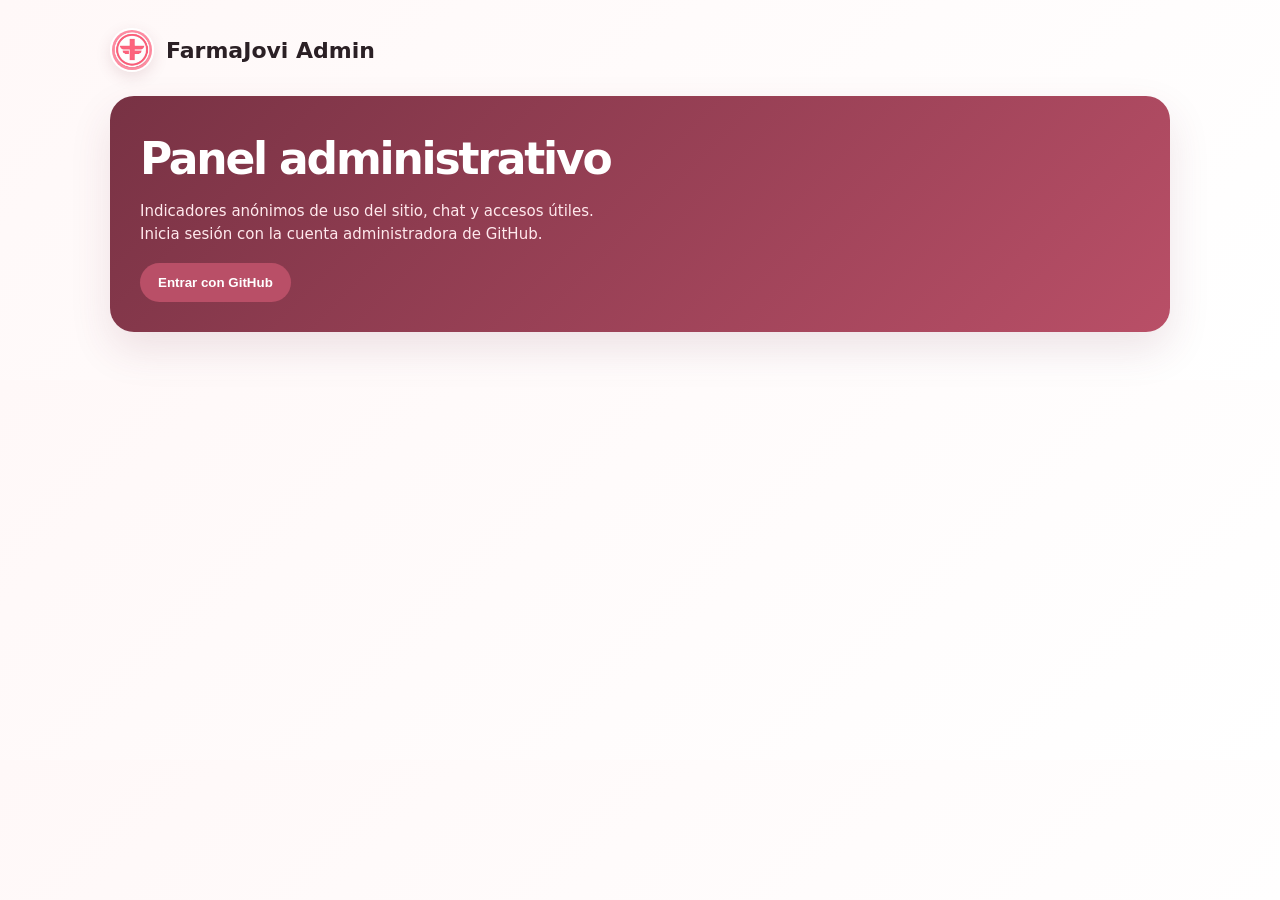
==== admin.html @ 30b944eb "Add news publication form to admin panel" ====
<!doctype html><html lang="es"><head><meta charset="utf-8"><meta name="viewport" content="width=device-width,initial-scale=1"><title>Administración | FarmaJovi</title><style>:root{--ink:#2b2025;--muted:#6f5961;--rose:#b94f67;--dark:#783244;--soft:#fff0f2;--line:#e4cbd1}*{box-sizing:border-box}body{margin:0;background:linear-gradient(135deg,#fff8f8,#fff);color:var(--ink);font:15px/1.5 Inter,system-ui,sans-serif}.wrap{max-width:1100px;margin:auto;padding:28px 20px}.top{display:flex;justify-content:space-between;align-items:center;gap:16px;margin-bottom:24px}.brand{display:flex;align-items:center;gap:12px;font-size:22px;font-weight:850}.brand img{width:44px;height:44px;border-radius:50%;border:2px solid #fff;box-shadow:0 5px 15px #78324422}.muted{color:var(--muted)}.btn{border:0;border-radius:999px;padding:12px 18px;background:var(--rose);color:#fff;font-weight:800;cursor:pointer}.btn.outline{background:#fff;color:var(--dark);border:1px solid var(--line)}.hero{background:linear-gradient(135deg,var(--dark),var(--rose));color:#fff;border-radius:24px;padding:30px;margin-bottom:20px;box-shadow:0 18px 40px #78324420}.hero h1{margin:0 0 8px;font-size:clamp(28px,5vw,44px);letter-spacing:-.05em}.hero p{margin:0;color:#ffe9ed}.status{margin-top:18px;color:#ffe9ed}.metrics{display:grid;grid-template-columns:repeat(4,1fr);gap:14px;margin:20px 0}.metric{background:#fff;border:1px solid var(--line);border-radius:18px;padding:20px;box-shadow:0 8px 20px #7832440b}.metric b{display:block;font-size:30px;color:var(--rose)}.metric span{color:var(--muted);font-size:13px}.panel{background:#fff;border:1px solid var(--line);border-radius:22px;padding:22px;box-shadow:0 10px 25px #7832440b;margin-bottom:18px}.panel h2{margin:0 0 16px}.bar{display:flex;align-items:center;gap:12px;margin:10px 0}.bar label{width:105px;color:var(--muted);font-size:13px}.bar i{height:10px;border-radius:99px;background:var(--rose);display:block;min-width:5px}.tableWrap{overflow-x:auto}table{width:100%;border-collapse:collapse;min-width:620px}th,td{text-align:left;padding:12px;border-bottom:1px solid #f0e2e5;vertical-align:top}th{background:var(--dark);color:#fff}td code{color:var(--dark);font-weight:750}#panel{display:none}.note{background:var(--soft);border-radius:14px;padding:14px;color:var(--dark);font-size:13px}@media(max-width:700px){.wrap{padding:18px 14px}.top{align-items:flex-start}.top .btn{padding:10px 12px;font-size:12px}.metrics{grid-template-columns:repeat(2,1fr)}.metric{padding:16px}.metric b{font-size:25px}.hero{padding:24px;border-radius:20px}}@media(max-width:380px){.metrics{grid-template-columns:1fr}.top{display:block}.top .btn{margin-top:12px}}</style><style>.keywordList{display:grid;gap:10px;margin:14px 0 28px}.keywordItem{display:flex;justify-content:space-between;gap:16px;padding:13px 16px;border:1px solid #ead3d8;border-radius:12px;background:#fffafa;color:#3b2930}.keywordItem strong{color:#783244}.emptyNote{color:#80656d;font-size:14px}</style><style>.newsAdminForm{display:grid;gap:12px}.newsAdminForm input,.newsAdminForm textarea{width:100%;border:1px solid #e4cbd1;border-radius:12px;padding:12px 14px;font:inherit;color:var(--ink);background:#fff}.newsAdminForm textarea{min-height:100px;resize:vertical}.newsAdminGrid{display:grid;grid-template-columns:1fr 1fr;gap:12px}.newsAdminList{display:grid;gap:10px;margin-top:16px}.newsAdminItem{border:1px solid #ead3d8;border-radius:14px;padding:14px;background:#fffafa}.newsAdminItem strong{display:block;color:var(--dark)}.newsAdminItem small{color:var(--muted)}.newsAdminStatus{color:var(--dark);font-size:13px;min-height:20px}@media(max-width:700px){.newsAdminGrid{grid-template-columns:1fr}}
</style></head><body><main class="wrap"><div class="top"><div class="brand"><img src="logo-farmajovi.png" alt="">FarmaJovi Admin</div><button id="logout" class="btn outline" style="display:none">Cerrar sesión</button></div><section class="hero"><h1>Panel administrativo</h1><p>Indicadores anónimos de uso del sitio, chat y accesos útiles.</p><p id="status" class="status">Comprobando acceso…</p><button id="login" class="btn" style="margin-top:18px">Entrar con GitHub</button></section><section id="panel"><div class="metrics"><div class="metric"><b id="total">0</b><span>Eventos registrados</span></div><div class="metric"><b id="chatTotal">0</b><span>Consultas del chat</span></div><div class="metric"><b id="searchTotal">0</b><span>Búsquedas de precios</span></div><div class="metric"><b id="waTotal">0</b><span>Clics en WhatsApp</span></div></div><div class="panel"><h2>Interacciones por categoría</h2><div id="bars"></div></div><div class="panel"><h2>Palabras más buscadas</h2><div id="keywords" class="keywordList"><p class="emptyNote">Cargando palabras…</p></div><h2>Actividad reciente</h2><div class="note">Por privacidad, el panel muestra etiquetas anónimas y no almacena el texto completo de preguntas médicas.</div><div class="tableWrap"><table><thead><tr><th>Fecha</th><th>Evento</th></tr></thead><tbody id="rows"></tbody></table></div></div><section class="panel" id="newsAdmin"><h2>Publicar noticias</h2><p class="muted">Crea una novedad para la sección pública. Puedes enlazar una publicación de Instagram o una fuente oficial.</p><form id="newsForm" class="newsAdminForm"><div class="newsAdminGrid"><input id="newsTitle" required placeholder="Título de la noticia"><input id="newsExcerpt" required placeholder="Resumen breve"></div><textarea id="newsBody" placeholder="Contenido ampliado (opcional)"></textarea><div class="newsAdminGrid"><input id="newsImage" type="url" placeholder="URL de imagen (opcional)"><input id="newsInstagram" type="url" placeholder="Enlace Instagram (opcional)"></div><input id="newsSource" type="url" placeholder="Enlace de fuente (opcional)"><label><input id="newsPublished" type="checkbox" checked> Publicar inmediatamente</label><button class="btn" type="submit">Publicar noticia</button><div id="newsStatus" class="newsAdminStatus" role="status"></div></form><div id="newsAdminList" class="newsAdminList"></div></section></section></main><script>const SB='https://bwytvofvxbkdntsoipmf.supabase.co',KEY='sb_publishable_vAgutfClE7NUInmPJEaSYg_-o6-KMIT',login=document.getElementById('login'),logout=document.getElementById('logout'),status=document.getElementById('status'),panel=document.getElementById('panel'),rows=document.getElementById('rows'),labels={precio:'Precios',stock:'Disponibilidad',ubicacion:'Ubicación',general:'General'};const headers=t=>({apikey:KEY,Authorization:'Bearer '+t});const esc=v=>String(v??'').replace(/[&<>"']/g,c=>({'&':'&amp;','<':'&lt;','>':'&gt;','"':'&quot;',"'":'&#39;'}[c]));const pretty=v=>{const [a,b]=String(v||'').split(':');return (a==='chat'?'Chat · '+(labels[b]||b):a==='price'?'Búsqueda de precios':a==='click'?'Clic · '+(b==='wa'?'WhatsApp':b==='turnos'?'Farmacias de turno':b==='isp'?'ISP':b):v)};login.onclick=()=>location.href=SB+'/auth/v1/authorize?provider=github&redirect_to='+encodeURIComponent(location.href);logout.onclick=()=>{location.hash='';location.reload()};async function load(){const p=new URLSearchParams(location.hash.slice(1)),token=p.get('access_token');if(!token){status.textContent='Inicia sesión con la cuenta administradora de GitHub.';return}try{const ur=await fetch(SB+'/auth/v1/user',{headers:headers(token)}),u=await ur.json();if(!ur.ok)throw Error('user');if((u.email||'').toLowerCase()!=='farmacia.farmajovi@gmail.com'){status.textContent='La cuenta inició sesión, pero no tiene permisos de administradora.';return}login.style.display='none';logout.style.display='inline-block';status.textContent='Sesión iniciada como '+u.email;panel.style.display='block';const r=await fetch(SB+'/rest/v1/chat_interactions?select=id,created_at,question&order=created_at.desc&limit=200',{headers:headers(token)}),data=await r.json();if(!r.ok)throw Error('data');const items=Array.isArray(data)?data:[],counts={chat:0,price:0,wa:0,stock:0,ubicacion:0,general:0},keywords={};items.forEach(x=>{const q=String(x.question||'');if(q.startsWith('keyword:')){const k=q.slice(8).trim();if(k)keywords[k]=(keywords[k]||0)+1}else if(q.startsWith('chat:')){counts.chat++;counts[q.slice(5)]=(counts[q.slice(5)]||0)+1}else if(q==='price:search'){counts.price++}else if(q==='click:whatsapp'){counts.wa++}});document.getElementById('total').textContent=items.length;document.getElementById('chatTotal').textContent=counts.chat;document.getElementById('searchTotal').textContent=counts.price;document.getElementById('waTotal').textContent=counts.wa;const cats=[['precio','Precio'],['stock','Stock'],['ubicacion','Ubicación'],['general','General']],max=Math.max(1,...cats.map(x=>counts[x[0]]));document.getElementById('bars').innerHTML=cats.map(x=>'<div class="bar"><label>'+x[1]+' <b>'+counts[x[0]]+'</b></label><i style="width:'+Math.max(2,counts[x[0]]/max*70)+'%"></i></div>').join('');const topKeywords=Object.entries(keywords).sort((a,b)=>b[1]-a[1]).slice(0,20);document.getElementById('keywords').innerHTML=topKeywords.length?topKeywords.map(([k,n])=>'<div class="keywordItem"><span>'+esc(k)+'</span><strong>'+n+'</strong></div>').join(''):'<p class="emptyNote">Aún no hay palabras registradas.</p>';rows.innerHTML=items.map(x=>'<tr><td>'+new Date(x.created_at).toLocaleString('es-CL')+'</td><td><code>'+esc(pretty(x.question))+'</code></td></tr>').join('')||'<tr><td colspan="2">Aún no hay eventos registrados.</td></tr>'}catch(e){status.textContent='No se pudo cargar el panel. Verifica el proveedor GitHub y las políticas de la tabla en Supabase.'}}load();</script><script>(()=>{const SB='https://bwytvofvxbkdntsoipmf.supabase.co',KEY='sb_publishable_vAgutfClE7NUInmPJEaSYg_-o6-KMIT',p=new URLSearchParams(location.hash.slice(1)),token=p.get('access_token'),form=document.getElementById('newsForm'),status=document.getElementById('newsStatus'),list=document.getElementById('newsAdminList');if(!form||!token)return;const hdr=()=>({apikey:KEY,Authorization:'Bearer '+token});const e=v=>String(v??'').replace(/[&<>"']/g,c=>({'&':'&amp;','<':'&lt;','>':'&gt;','"':'&quot;',"'":'&#39;'}[c]));async function refresh(){const r=await fetch(SB+'/rest/v1/news?select=id,created_at,title,excerpt,published&order=created_at.desc',{headers:hdr()});const data=await r.json();list.innerHTML=Array.isArray(data)&&data.length?data.map(n=>'<div class="newsAdminItem"><strong>'+e(n.title)+'</strong><small>'+e(new Date(n.created_at).toLocaleString('es-CL'))+' · '+(n.published?'Publicada':'Borrador')+'</small><div>'+e(n.excerpt)+'</div></div>').join(''):'<p class="emptyNote">Aún no hay noticias publicadas.</p>'}form.addEventListener('submit',async ev=>{ev.preventDefault();status.textContent='Publicando…';const payload={title:newsTitle.value.trim(),excerpt:newsExcerpt.value.trim(),body:newsBody.value.trim(),image_url:newsImage.value.trim()||null,instagram_url:newsInstagram.value.trim()||null,source_url:newsSource.value.trim()||null,published:newsPublished.checked};const r=await fetch(SB+'/rest/v1/news',{method:'POST',headers:{...hdr(),'Content-Type':'application/json','Prefer':'return=representation'},body:JSON.stringify(payload)});if(!r.ok){status.textContent='No se pudo publicar. Revisa los datos e inténtalo otra vez.';return}form.reset();newsPublished.checked=true;status.textContent='Noticia publicada correctamente.';refresh()});refresh()})();</script></body></html>
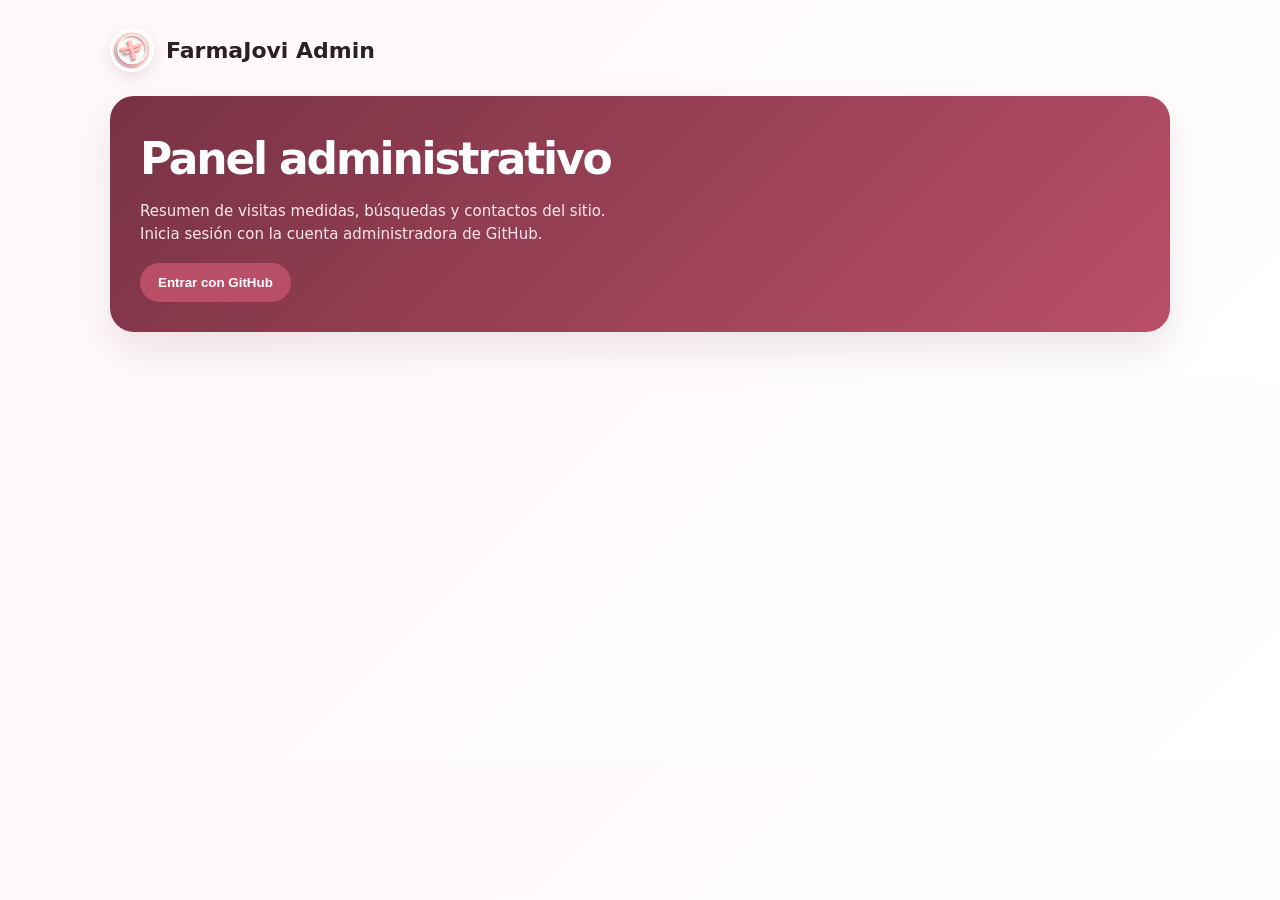
==== commit f4248246: "Improve FarmaJovi layout, unified prices, news permalinks and measured usage dashboard" ====
--- a/admin.html
+++ b/admin.html
@@ -1,2 +1,29 @@
 <!doctype html><html lang="es"><head><meta charset="utf-8"><meta name="viewport" content="width=device-width,initial-scale=1"><title>Administración | FarmaJovi</title><style>:root{--ink:#2b2025;--muted:#6f5961;--rose:#b94f67;--dark:#783244;--soft:#fff0f2;--line:#e4cbd1}*{box-sizing:border-box}body{margin:0;background:linear-gradient(135deg,#fff8f8,#fff);color:var(--ink);font:15px/1.5 Inter,system-ui,sans-serif}.wrap{max-width:1100px;margin:auto;padding:28px 20px}.top{display:flex;justify-content:space-between;align-items:center;gap:16px;margin-bottom:24px}.brand{display:flex;align-items:center;gap:12px;font-size:22px;font-weight:850}.brand img{width:44px;height:44px;border-radius:50%;border:2px solid #fff;box-shadow:0 5px 15px #78324422}.muted{color:var(--muted)}.btn{border:0;border-radius:999px;padding:12px 18px;background:var(--rose);color:#fff;font-weight:800;cursor:pointer}.btn.outline{background:#fff;color:var(--dark);border:1px solid var(--line)}.hero{background:linear-gradient(135deg,var(--dark),var(--rose));color:#fff;border-radius:24px;padding:30px;margin-bottom:20px;box-shadow:0 18px 40px #78324420}.hero h1{margin:0 0 8px;font-size:clamp(28px,5vw,44px);letter-spacing:-.05em}.hero p{margin:0;color:#ffe9ed}.status{margin-top:18px;color:#ffe9ed}.metrics{display:grid;grid-template-columns:repeat(4,1fr);gap:14px;margin:20px 0}.metric{background:#fff;border:1px solid var(--line);border-radius:18px;padding:20px;box-shadow:0 8px 20px #7832440b}.metric b{display:block;font-size:30px;color:var(--rose)}.metric span{color:var(--muted);font-size:13px}.panel{background:#fff;border:1px solid var(--line);border-radius:22px;padding:22px;box-shadow:0 10px 25px #7832440b;margin-bottom:18px}.panel h2{margin:0 0 16px}.bar{display:flex;align-items:center;gap:12px;margin:10px 0}.bar label{width:105px;color:var(--muted);font-size:13px}.bar i{height:10px;border-radius:99px;background:var(--rose);display:block;min-width:5px}.tableWrap{overflow-x:auto}table{width:100%;border-collapse:collapse;min-width:620px}th,td{text-align:left;padding:12px;border-bottom:1px solid #f0e2e5;vertical-align:top}th{background:var(--dark);color:#fff}td code{color:var(--dark);font-weight:750}#panel{display:none}.note{background:var(--soft);border-radius:14px;padding:14px;color:var(--dark);font-size:13px}@media(max-width:700px){.wrap{padding:18px 14px}.top{align-items:flex-start}.top .btn{padding:10px 12px;font-size:12px}.metrics{grid-template-columns:repeat(2,1fr)}.metric{padding:16px}.metric b{font-size:25px}.hero{padding:24px;border-radius:20px}}@media(max-width:380px){.metrics{grid-template-columns:1fr}.top{display:block}.top .btn{margin-top:12px}}</style><style>.keywordList{display:grid;gap:10px;margin:14px 0 28px}.keywordItem{display:flex;justify-content:space-between;gap:16px;padding:13px 16px;border:1px solid #ead3d8;border-radius:12px;background:#fffafa;color:#3b2930}.keywordItem strong{color:#783244}.emptyNote{color:#80656d;font-size:14px}</style><style>.newsAdminForm{display:grid;gap:12px}.newsAdminForm input,.newsAdminForm textarea{width:100%;border:1px solid #e4cbd1;border-radius:12px;padding:12px 14px;font:inherit;color:var(--ink);background:#fff}.newsAdminForm textarea{min-height:100px;resize:vertical}.newsAdminGrid{display:grid;grid-template-columns:1fr 1fr;gap:12px}.newsAdminList{display:grid;gap:10px;margin-top:16px}.newsAdminItem{border:1px solid #ead3d8;border-radius:14px;padding:14px;background:#fffafa}.newsAdminItem strong{display:block;color:var(--dark)}.newsAdminItem small{color:var(--muted)}.newsAdminStatus{color:var(--dark);font-size:13px;min-height:20px}@media(max-width:700px){.newsAdminGrid{grid-template-columns:1fr}}
-</style></head><body><main class="wrap"><div class="top"><div class="brand"><img src="logo-farmajovi.png" alt="">FarmaJovi Admin</div><button id="logout" class="btn outline" style="display:none">Cerrar sesión</button></div><section class="hero"><h1>Panel administrativo</h1><p>Indicadores anónimos de uso del sitio, chat y accesos útiles.</p><p id="status" class="status">Comprobando acceso…</p><button id="login" class="btn" style="margin-top:18px">Entrar con GitHub</button></section><section id="panel"><div class="metrics"><div class="metric"><b id="total">0</b><span>Eventos registrados</span></div><div class="metric"><b id="chatTotal">0</b><span>Consultas del chat</span></div><div class="metric"><b id="searchTotal">0</b><span>Búsquedas de precios</span></div><div class="metric"><b id="waTotal">0</b><span>Clics en WhatsApp</span></div></div><div class="panel"><h2>Interacciones por categoría</h2><div id="bars"></div></div><div class="panel"><h2>Palabras más buscadas</h2><div id="keywords" class="keywordList"><p class="emptyNote">Cargando palabras…</p></div><h2>Actividad reciente</h2><div class="note">Por privacidad, el panel muestra etiquetas anónimas y no almacena el texto completo de preguntas médicas.</div><div class="tableWrap"><table><thead><tr><th>Fecha</th><th>Evento</th></tr></thead><tbody id="rows"></tbody></table></div></div><section class="panel" id="newsAdmin"><h2>Publicar noticias</h2><p class="muted">Crea una novedad para la sección pública. Puedes enlazar una publicación de Instagram o una fuente oficial.</p><form id="newsForm" class="newsAdminForm"><div class="newsAdminGrid"><input id="newsTitle" required placeholder="Título de la noticia"><input id="newsExcerpt" required placeholder="Resumen breve"></div><textarea id="newsBody" placeholder="Contenido ampliado (opcional)"></textarea><div class="newsAdminGrid"><input id="newsImage" type="url" placeholder="URL de imagen (opcional)"><input id="newsInstagram" type="url" placeholder="Enlace Instagram (opcional)"></div><input id="newsSource" type="url" placeholder="Enlace de fuente (opcional)"><label><input id="newsPublished" type="checkbox" checked> Publicar inmediatamente</label><button class="btn" type="submit">Publicar noticia</button><div id="newsStatus" class="newsAdminStatus" role="status"></div></form><div id="newsAdminList" class="newsAdminList"></div></section></section></main><script>const SB='https://bwytvofvxbkdntsoipmf.supabase.co',KEY='sb_publishable_vAgutfClE7NUInmPJEaSYg_-o6-KMIT',login=document.getElementById('login'),logout=document.getElementById('logout'),status=document.getElementById('status'),panel=document.getElementById('panel'),rows=document.getElementById('rows'),labels={precio:'Precios',stock:'Disponibilidad',ubicacion:'Ubicación',general:'General'};const headers=t=>({apikey:KEY,Authorization:'Bearer '+t});const esc=v=>String(v??'').replace(/[&<>"']/g,c=>({'&':'&amp;','<':'&lt;','>':'&gt;','"':'&quot;',"'":'&#39;'}[c]));const pretty=v=>{const [a,b]=String(v||'').split(':');return (a==='chat'?'Chat · '+(labels[b]||b):a==='price'?'Búsqueda de precios':a==='click'?'Clic · '+(b==='wa'?'WhatsApp':b==='turnos'?'Farmacias de turno':b==='isp'?'ISP':b):v)};login.onclick=()=>location.href=SB+'/auth/v1/authorize?provider=github&redirect_to='+encodeURIComponent(location.href);logout.onclick=()=>{location.hash='';location.reload()};async function load(){const p=new URLSearchParams(location.hash.slice(1)),token=p.get('access_token');if(!token){status.textContent='Inicia sesión con la cuenta administradora de GitHub.';return}try{const ur=await fetch(SB+'/auth/v1/user',{headers:headers(token)}),u=await ur.json();if(!ur.ok)throw Error('user');if((u.email||'').toLowerCase()!=='farmacia.farmajovi@gmail.com'){status.textContent='La cuenta inició sesión, pero no tiene permisos de administradora.';return}login.style.display='none';logout.style.display='inline-block';status.textContent='Sesión iniciada como '+u.email;panel.style.display='block';const r=await fetch(SB+'/rest/v1/chat_interactions?select=id,created_at,question&order=created_at.desc&limit=200',{headers:headers(token)}),data=await r.json();if(!r.ok)throw Error('data');const items=Array.isArray(data)?data:[],counts={chat:0,price:0,wa:0,stock:0,ubicacion:0,general:0},keywords={};items.forEach(x=>{const q=String(x.question||'');if(q.startsWith('keyword:')){const k=q.slice(8).trim();if(k)keywords[k]=(keywords[k]||0)+1}else if(q.startsWith('chat:')){counts.chat++;counts[q.slice(5)]=(counts[q.slice(5)]||0)+1}else if(q==='price:search'){counts.price++}else if(q==='click:whatsapp'){counts.wa++}});document.getElementById('total').textContent=items.length;document.getElementById('chatTotal').textContent=counts.chat;document.getElementById('searchTotal').textContent=counts.price;document.getElementById('waTotal').textContent=counts.wa;const cats=[['precio','Precio'],['stock','Stock'],['ubicacion','Ubicación'],['general','General']],max=Math.max(1,...cats.map(x=>counts[x[0]]));document.getElementById('bars').innerHTML=cats.map(x=>'<div class="bar"><label>'+x[1]+' <b>'+counts[x[0]]+'</b></label><i style="width:'+Math.max(2,counts[x[0]]/max*70)+'%"></i></div>').join('');const topKeywords=Object.entries(keywords).sort((a,b)=>b[1]-a[1]).slice(0,20);document.getElementById('keywords').innerHTML=topKeywords.length?topKeywords.map(([k,n])=>'<div class="keywordItem"><span>'+esc(k)+'</span><strong>'+n+'</strong></div>').join(''):'<p class="emptyNote">Aún no hay palabras registradas.</p>';rows.innerHTML=items.map(x=>'<tr><td>'+new Date(x.created_at).toLocaleString('es-CL')+'</td><td><code>'+esc(pretty(x.question))+'</code></td></tr>').join('')||'<tr><td colspan="2">Aún no hay eventos registrados.</td></tr>'}catch(e){status.textContent='No se pudo cargar el panel. Verifica el proveedor GitHub y las políticas de la tabla en Supabase.'}}load();</script><script>(()=>{const SB='https://bwytvofvxbkdntsoipmf.supabase.co',KEY='sb_publishable_vAgutfClE7NUInmPJEaSYg_-o6-KMIT',p=new URLSearchParams(location.hash.slice(1)),token=p.get('access_token'),form=document.getElementById('newsForm'),status=document.getElementById('newsStatus'),list=document.getElementById('newsAdminList');if(!form||!token)return;const hdr=()=>({apikey:KEY,Authorization:'Bearer '+token});const e=v=>String(v??'').replace(/[&<>"']/g,c=>({'&':'&amp;','<':'&lt;','>':'&gt;','"':'&quot;',"'":'&#39;'}[c]));async function refresh(){const r=await fetch(SB+'/rest/v1/news?select=id,created_at,title,excerpt,published&order=created_at.desc',{headers:hdr()});const data=await r.json();list.innerHTML=Array.isArray(data)&&data.length?data.map(n=>'<div class="newsAdminItem"><strong>'+e(n.title)+'</strong><small>'+e(new Date(n.created_at).toLocaleString('es-CL'))+' · '+(n.published?'Publicada':'Borrador')+'</small><div>'+e(n.excerpt)+'</div></div>').join(''):'<p class="emptyNote">Aún no hay noticias publicadas.</p>'}form.addEventListener('submit',async ev=>{ev.preventDefault();status.textContent='Publicando…';const payload={title:newsTitle.value.trim(),excerpt:newsExcerpt.value.trim(),body:newsBody.value.trim(),image_url:newsImage.value.trim()||null,instagram_url:newsInstagram.value.trim()||null,source_url:newsSource.value.trim()||null,published:newsPublished.checked};const r=await fetch(SB+'/rest/v1/news',{method:'POST',headers:{...hdr(),'Content-Type':'application/json','Prefer':'return=representation'},body:JSON.stringify(payload)});if(!r.ok){status.textContent='No se pudo publicar. Revisa los datos e inténtalo otra vez.';return}form.reset();newsPublished.checked=true;status.textContent='Noticia publicada correctamente.';refresh()});refresh()})();</script></body></html>
+</style><style>.newsAdminActions{display:flex;flex-wrap:wrap;gap:8px;margin-top:10px}.newsAdminActions button{border:1px solid #e4cbd1;border-radius:999px;padding:8px 12px;background:#fff;color:var(--dark);font:inherit;font-weight:750;cursor:pointer}.newsAdminActions .archive{background:#fff0f2}.newsAdminActions .delete{color:#9d304b;border-color:#e2aebb}.newsAdminItem small{display:block;margin:4px 0 6px}.newsAdminItem.isArchived{opacity:.72}
+</style><link rel="stylesheet" href="admin-insights.css?v=20261017"><meta name="robots" content="noindex,nofollow"><meta name="referrer" content="no-referrer"></head><body><main class="wrap"><div class="top"><div class="brand"><img src="logo-farmajovi-header.jpg?v=20261015-2" alt="">FarmaJovi Admin</div><button id="logout" class="btn outline" style="display:none">Cerrar sesión</button></div><section class="hero"><h1>Panel administrativo</h1><p>Resumen de visitas medidas, búsquedas y contactos del sitio.</p><p id="status" class="status">Comprobando acceso…</p><button id="login" class="btn" style="margin-top:18px">Entrar con GitHub</button></section><section id="panel"><div class="metrics"><div class="metric"><b id="total">0</b><span>Eventos registrados</span></div><div class="metric"><b id="chatTotal">0</b><span>Consultas del chat</span></div><div class="metric"><b id="searchTotal">0</b><span>Búsquedas de precios</span></div><div class="metric"><b id="waTotal">0</b><span>Clics en WhatsApp</span></div></div><div class="panel"><h2>Interacciones por categoría</h2><div id="bars"></div></div><div class="panel"><h2>Palabras más buscadas</h2><div id="keywords" class="keywordList"><p class="emptyNote">Cargando palabras…</p></div><h2>Actividad reciente</h2><div class="note">Por privacidad, el panel muestra etiquetas anónimas y no almacena el texto completo de preguntas médicas.</div><div class="tableWrap"><table><thead><tr><th>Fecha</th><th>Evento</th></tr></thead><tbody id="rows"></tbody></table></div></div><section class="panel" id="newsAdmin"><h2>Publicar noticias</h2><p class="muted">Crea una novedad para la sección pública. Puedes enlazar una publicación de Instagram o una fuente oficial.</p><form id="newsForm" class="newsAdminForm"><div class="newsAdminGrid"><input id="newsTitle" required placeholder="Título de la noticia"><input id="newsExcerpt" required placeholder="Resumen breve"></div><textarea id="newsBody" placeholder="Contenido ampliado (opcional)"></textarea><div class="newsAdminGrid"><input id="newsImage" type="url" placeholder="URL de imagen (opcional)"><input id="newsInstagram" type="url" placeholder="Enlace Instagram (opcional)"></div><input id="newsSource" type="url" placeholder="Enlace de fuente (opcional)"><label><input id="newsPublished" type="checkbox" checked> Publicar inmediatamente</label><button class="btn" type="submit">Publicar noticia</button><div id="newsStatus" class="newsAdminStatus" role="status"></div></form><div id="newsAdminList" class="newsAdminList"></div></section></section></main><script src="admin-insights.js?v=20261017"></script><script>const SB='https://bwytvofvxbkdntsoipmf.supabase.co',KEY='sb_publishable_vAgutfClE7NUInmPJEaSYg_-o6-KMIT',login=document.getElementById('login'),logout=document.getElementById('logout'),status=document.getElementById('status'),panel=document.getElementById('panel'),rows=document.getElementById('rows'),labels={precio:'Precios',stock:'Disponibilidad',ubicacion:'Ubicación',general:'General'};const headers=t=>({apikey:KEY,Authorization:'Bearer '+t});const esc=v=>String(v??'').replace(/[&<>"']/g,c=>({'&':'&amp;','<':'&lt;','>':'&gt;','"':'&quot;',"'":'&#39;'}[c]));const pretty=v=>{const [a,b]=String(v||'').split(':');return (a==='chat'?'Chat · '+(labels[b]||b):a==='price'?'Búsqueda de precios':a==='click'?'Clic · '+(b==='wa'?'WhatsApp':b==='turnos'?'Farmacias de turno':b==='isp'?'ISP':b):v)};login.onclick=()=>location.href=SB+'/auth/v1/authorize?provider=github&redirect_to='+encodeURIComponent(location.href);logout.onclick=()=>{location.hash='';location.reload()};async function load(){const token=new URLSearchParams(location.hash.slice(1)).get('access_token');if(!token){status.textContent='Inicia sesión con la cuenta administradora de GitHub.';return}try{const response=await fetch(SB+'/auth/v1/user',{headers:headers(token)}),user=await response.json();if(!response.ok)throw Error('Sesión vencida');if((user.email||'').toLowerCase()!=='farmacia.farmajovi@gmail.com'){status.textContent='Esta cuenta no tiene permisos de administradora.';return}login.style.display='none';logout.style.display='inline-block';status.textContent='Sesión iniciada como '+user.email;panel.style.display='block';await window.loadFarmaInsights(token)}catch{status.textContent='No se pudo cargar el panel. Vuelve a entrar con GitHub.'}}load();</script><script>(()=>{const SB='https://bwytvofvxbkdntsoipmf.supabase.co',KEY='sb_publishable_vAgutfClE7NUInmPJEaSYg_-o6-KMIT',p=new URLSearchParams(location.hash.slice(1)),token=p.get('access_token'),form=document.getElementById('newsForm'),status=document.getElementById('newsStatus'),list=document.getElementById('newsAdminList');if(!form||!token)return;const hdr=()=>({apikey:KEY,Authorization:'Bearer '+token});const e=v=>String(v??'').replace(/[&<>"']/g,c=>({'&':'&amp;','<':'&lt;','>':'&gt;','"':'&quot;',"'":'&#39;'}[c]));async function refresh(){const r=await fetch(SB+'/rest/v1/news?select=id,created_at,title,excerpt,published&order=created_at.desc',{headers:hdr()});const data=await r.json();list.innerHTML=Array.isArray(data)&&data.length?data.map(n=>'<div class="newsAdminItem"><strong>'+e(n.title)+'</strong><small>'+e(new Date(n.created_at).toLocaleString('es-CL'))+' · '+(n.published?'Publicada':'Borrador')+'</small><div>'+e(n.excerpt)+'</div></div>').join(''):'<p class="emptyNote">Aún no hay noticias publicadas.</p>'}form.addEventListener('submit',async ev=>{ev.preventDefault();status.textContent='Publicando…';const payload={title:newsTitle.value.trim(),excerpt:newsExcerpt.value.trim(),body:newsBody.value.trim(),image_url:newsImage.value.trim()||null,instagram_url:newsInstagram.value.trim()||null,source_url:newsSource.value.trim()||null,published:newsPublished.checked};const r=await fetch(SB+'/rest/v1/news',{method:'POST',headers:{...hdr(),'Content-Type':'application/json','Prefer':'return=representation'},body:JSON.stringify(payload)});if(!r.ok){status.textContent='No se pudo publicar. Revisa los datos e inténtalo otra vez.';return}form.reset();newsPublished.checked=true;status.textContent='Noticia publicada correctamente.';refresh()});refresh()})();</script><script>(()=>{const SB='https://bwytvofvxbkdntsoipmf.supabase.co',KEY='sb_publishable_vAgutfClE7NUInmPJEaSYg_-o6-KMIT',token=new URLSearchParams(location.hash.slice(1)).get('access_token'),list=document.getElementById('newsAdminList'),form=document.getElementById('newsForm'),status=document.getElementById('newsStatus');if(!token||!list||!form)return;const headers=()=>({apikey:KEY,Authorization:'Bearer '+token}),esc=v=>String(v??'').replace(/[&<>"']/g,c=>({'&':'&amp;','<':'&lt;','>':'&gt;','"':'&quot;',"'":'&#39;'}[c]));let rows=[],editingId=null;async function refreshManage(){const r=await fetch(SB+'/rest/v1/news?select=id,created_at,title,excerpt,body,image_url,instagram_url,source_url,published&order=created_at.desc',{headers:headers()});const data=await r.json();rows=Array.isArray(data)?data:[];list.innerHTML=rows.length?rows.map(n=>'<div class="newsAdminItem '+(n.published?'':'isArchived')+'" data-id="'+esc(n.id)+'"><strong>'+esc(n.title)+'</strong><small>'+esc(new Date(n.created_at).toLocaleString('es-CL'))+' · '+(n.published?'Publicada':'Archivada')+'</small><div>'+esc(n.excerpt)+'</div><div class="newsAdminActions"><button type="button" class="edit" data-action="edit">Editar</button><button type="button" class="archive" data-action="archive">'+(n.published?'Archivar':'Publicar')+'</button><button type="button" class="delete" data-action="delete">Eliminar</button></div></div>').join(''):'<p class="emptyNote">Aún no hay noticias publicadas.</p>'}function fillEdit(n){editingId=n.id;newsTitle.value=n.title||'';newsExcerpt.value=n.excerpt||'';newsBody.value=n.body||'';newsImage.value=n.image_url||'';newsInstagram.value=n.instagram_url||'';newsSource.value=n.source_url||'';newsPublished.checked=!!n.published;status.textContent='Editando noticia. Guarda los cambios con el botón del formulario.';form.querySelector('button[type=submit]').textContent='Guardar cambios';form.scrollIntoView({behavior:'smooth',block:'center'})}form.addEventListener('submit',async ev=>{if(!editingId)return;ev.preventDefault();ev.stopImmediatePropagation();status.textContent='Guardando cambios…';const payload={title:newsTitle.value.trim(),excerpt:newsExcerpt.value.trim(),body:newsBody.value.trim(),image_url:newsImage.value.trim()||null,instagram_url:newsInstagram.value.trim()||null,source_url:newsSource.value.trim()||null,published:newsPublished.checked};const r=await fetch(SB+'/rest/v1/news?id=eq.'+encodeURIComponent(editingId),{method:'PATCH',headers:{...headers(),'Content-Type':'application/json','Prefer':'return=minimal'},body:JSON.stringify(payload)});if(!r.ok){status.textContent='No se pudieron guardar los cambios.';return}editingId=null;form.reset();newsPublished.checked=true;form.querySelector('button[type=submit]').textContent='Publicar noticia';status.textContent='Cambios guardados correctamente.';refreshManage()},true);list.addEventListener('click',async ev=>{const btn=ev.target.closest('button[data-action]');if(!btn)return;const item=btn.closest('[data-id]'),n=rows.find(x=>x.id===item.dataset.id);if(!n)return;if(btn.dataset.action==='edit'){fillEdit(n);return}if(btn.dataset.action==='archive'){const r=await fetch(SB+'/rest/v1/news?id=eq.'+encodeURIComponent(n.id),{method:'PATCH',headers:{...headers(),'Content-Type':'application/json','Prefer':'return=minimal'},body:JSON.stringify({published:!n.published})});if(r.ok){status.textContent=n.published?'Noticia archivada.':'Noticia publicada.';refreshManage()}return}if(btn.dataset.action==='delete'&&confirm('¿Eliminar esta noticia definitivamente?')){const r=await fetch(SB+'/rest/v1/news?id=eq.'+encodeURIComponent(n.id),{method:'DELETE',headers:headers()});if(r.ok){status.textContent='Noticia eliminada.';refreshManage()}else status.textContent='No se pudo eliminar la noticia.'}});setTimeout(refreshManage,700)})();</script></body></html>
+
+<script id="farmajovi-news-publish-repair">
+(()=>{
+ const form=document.getElementById('newsForm'); if(!form)return;
+ const SB='https://bwytvofvxbkdntsoipmf.supabase.co',KEY='sb_publishable_vAgutfClE7NUInmPJEaSYg_-o6-KMIT';
+ const token=new URLSearchParams(location.hash.replace(/^#/,'')).get('access_token');
+ const status=()=>document.getElementById('newsStatus')||document.querySelector('#newsAdmin .status')||document.querySelector('#newsAdmin p:last-child');
+ form.addEventListener('submit',async e=>{
+  e.preventDefault();e.stopImmediatePropagation();
+  const set=(id)=>document.getElementById(id)?.value?.trim()||null;
+  const payload={title:set('newsTitle'),excerpt:set('newsExcerpt'),body:set('newsBody'),image_url:set('newsImage'),instagram_url:set('newsInstagram'),source_url:set('newsSource'),published:!!document.getElementById('newsPublished')?.checked};
+  if(!payload.title||!payload.excerpt){alert('Completa el título y el resumen.');return}
+  const button=form.querySelector('button[type="submit"],button');if(button){button.disabled=true;button.textContent='Publicando…'}
+  try{const r=await fetch(SB+'/rest/v1/news',{method:'POST',headers:{apikey:KEY,Authorization:'Bearer '+(token||KEY),'Content-Type':'application/json',Prefer:'return=minimal'},body:JSON.stringify(payload)});if(!r.ok)throw new Error(await r.text());alert('Noticia publicada correctamente.');location.reload()}catch(err){console.error(err);alert('No se pudo publicar la noticia. Verifica tu sesión e inténtalo nuevamente.');if(button){button.disabled=false;button.textContent='Publicar noticia'}}
+ },true);
+})();
+</script>
+
+<script id="farmajovi-auth-hash-repair">
+(()=>{
+ const raw=location.hash||''; const parts=raw.split('#').filter(x=>x.includes('access_token='));
+ if(parts.length>1){const latest=parts[parts.length-1]; history.replaceState(null,'',location.pathname+'#'+latest); location.reload();}
+})();
+</script>
+
+<script id="farmajovi-news-controls-repair">(()=>{const S='https://bwytvofvxbkdntsoipmf.supabase.co',K='sb_publishable_vAgutfClE7NUInmPJEaSYg_-o6-KMIT',t=new URLSearchParams(location.hash.slice(1)).get('access_token'),l=document.getElementById('newsAdminList');if(!t||!l)return;const h={apikey:K,Authorization:'Bearer '+t},e=v=>String(v??'').replace(/[&<>"']/g,c=>({'&':'&amp;','<':'&lt;','>':'&gt;','"':'&quot;',"'":'&#39;'}[c]));setTimeout(async()=>{const r=await fetch(S+'/rest/v1/news?select=id,created_at,title,excerpt,published&order=created_at.desc',{headers:h}),a=await r.json();if(!Array.isArray(a))return;l.innerHTML=a.map(n=>'<div class="newsAdminItem '+(n.published?'':'isArchived')+'" data-id="'+e(n.id)+'"><strong>'+e(n.title)+'</strong><small>'+e(new Date(n.created_at).toLocaleString('es-CL'))+' · '+(n.published?'Publicada':'Archivada')+'</small><div>'+e(n.excerpt)+'</div><div class="newsAdminActions"><button type="button" data-action="edit">Editar</button><button type="button" class="archive" data-action="archive">'+(n.published?'Archivar':'Publicar')+'</button><button type="button" class="delete" data-action="delete">Eliminar</button></div></div>').join('')},1500)})();</script>
--- a/admin-insights.css
+++ b/admin-insights.css
@@ -0,0 +1,2 @@
+.insightsControls label{display:inline-block;margin:8px 16px 8px 0}.insightsControls select{font:inherit;padding:10px;border:1px solid #e4cbd1;border-radius:10px;background:white;color:#34272d}.metric small{display:block;margin-top:10px;color:#735f66;font-size:12px}.insightColumns{display:grid;grid-template-columns:1fr 1fr;gap:20px}.insightColumns h3{font-size:16px}.bar label{width:130px;flex-shrink:0}.bar i{min-width:0}.metric b{font-variant-numeric:tabular-nums}.metrics{gap:14px}.note{line-height:1.65}.insightsControls input{accent-color:#b94f67}@media(max-width:650px){.insightColumns{grid-template-columns:1fr}.metrics{grid-template-columns:repeat(2,minmax(0,1fr))}.insightsControls .btn{margin-top:8px}}
+
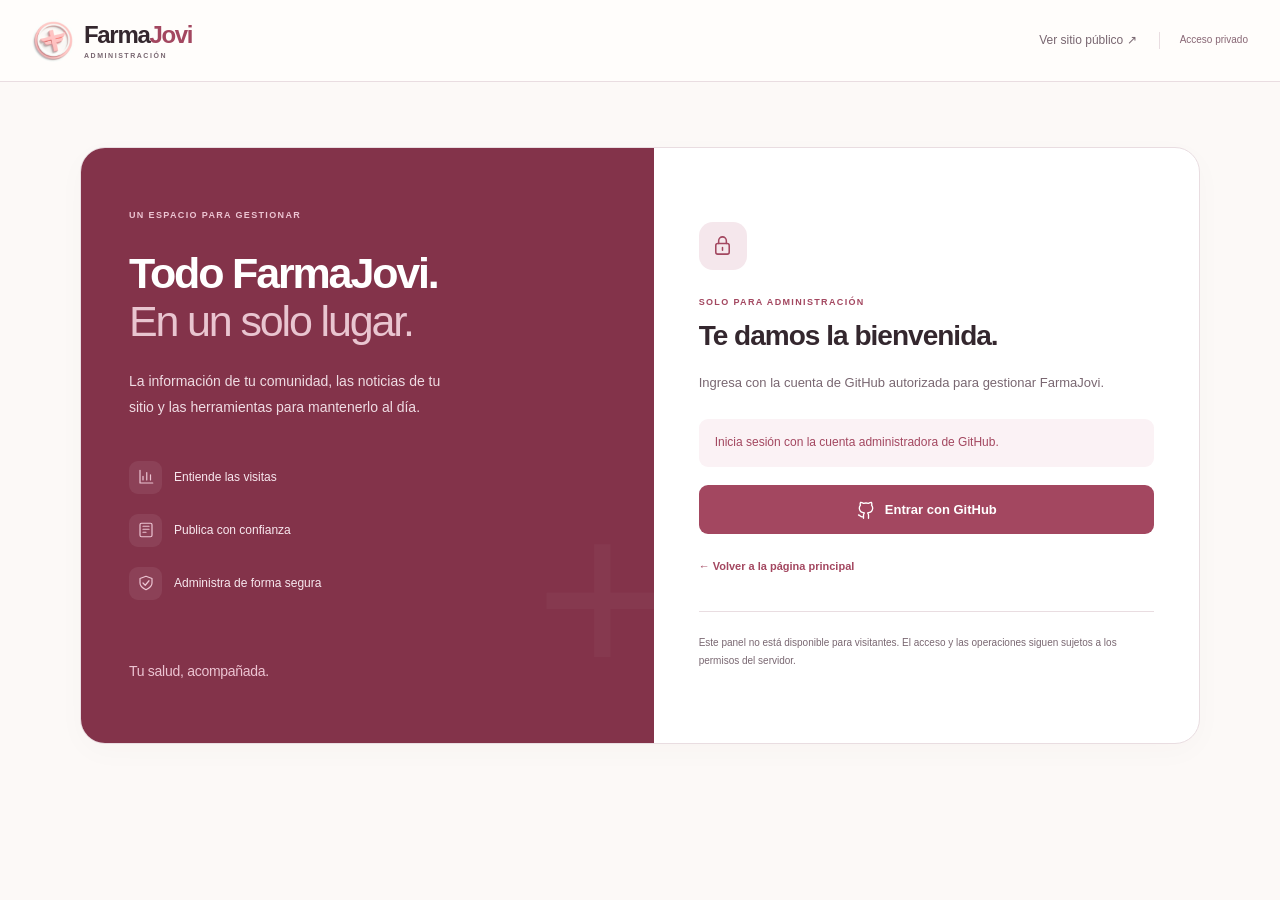
==== commit 1fd78af4: "Redesign protected admin dashboard and consolidate safe news management" ====
--- a/admin.html
+++ b/admin.html
@@ -1,29 +1,40 @@
-<!doctype html><html lang="es"><head><meta charset="utf-8"><meta name="viewport" content="width=device-width,initial-scale=1"><title>Administración | FarmaJovi</title><style>:root{--ink:#2b2025;--muted:#6f5961;--rose:#b94f67;--dark:#783244;--soft:#fff0f2;--line:#e4cbd1}*{box-sizing:border-box}body{margin:0;background:linear-gradient(135deg,#fff8f8,#fff);color:var(--ink);font:15px/1.5 Inter,system-ui,sans-serif}.wrap{max-width:1100px;margin:auto;padding:28px 20px}.top{display:flex;justify-content:space-between;align-items:center;gap:16px;margin-bottom:24px}.brand{display:flex;align-items:center;gap:12px;font-size:22px;font-weight:850}.brand img{width:44px;height:44px;border-radius:50%;border:2px solid #fff;box-shadow:0 5px 15px #78324422}.muted{color:var(--muted)}.btn{border:0;border-radius:999px;padding:12px 18px;background:var(--rose);color:#fff;font-weight:800;cursor:pointer}.btn.outline{background:#fff;color:var(--dark);border:1px solid var(--line)}.hero{background:linear-gradient(135deg,var(--dark),var(--rose));color:#fff;border-radius:24px;padding:30px;margin-bottom:20px;box-shadow:0 18px 40px #78324420}.hero h1{margin:0 0 8px;font-size:clamp(28px,5vw,44px);letter-spacing:-.05em}.hero p{margin:0;color:#ffe9ed}.status{margin-top:18px;color:#ffe9ed}.metrics{display:grid;grid-template-columns:repeat(4,1fr);gap:14px;margin:20px 0}.metric{background:#fff;border:1px solid var(--line);border-radius:18px;padding:20px;box-shadow:0 8px 20px #7832440b}.metric b{display:block;font-size:30px;color:var(--rose)}.metric span{color:var(--muted);font-size:13px}.panel{background:#fff;border:1px solid var(--line);border-radius:22px;padding:22px;box-shadow:0 10px 25px #7832440b;margin-bottom:18px}.panel h2{margin:0 0 16px}.bar{display:flex;align-items:center;gap:12px;margin:10px 0}.bar label{width:105px;color:var(--muted);font-size:13px}.bar i{height:10px;border-radius:99px;background:var(--rose);display:block;min-width:5px}.tableWrap{overflow-x:auto}table{width:100%;border-collapse:collapse;min-width:620px}th,td{text-align:left;padding:12px;border-bottom:1px solid #f0e2e5;vertical-align:top}th{background:var(--dark);color:#fff}td code{color:var(--dark);font-weight:750}#panel{display:none}.note{background:var(--soft);border-radius:14px;padding:14px;color:var(--dark);font-size:13px}@media(max-width:700px){.wrap{padding:18px 14px}.top{align-items:flex-start}.top .btn{padding:10px 12px;font-size:12px}.metrics{grid-template-columns:repeat(2,1fr)}.metric{padding:16px}.metric b{font-size:25px}.hero{padding:24px;border-radius:20px}}@media(max-width:380px){.metrics{grid-template-columns:1fr}.top{display:block}.top .btn{margin-top:12px}}</style><style>.keywordList{display:grid;gap:10px;margin:14px 0 28px}.keywordItem{display:flex;justify-content:space-between;gap:16px;padding:13px 16px;border:1px solid #ead3d8;border-radius:12px;background:#fffafa;color:#3b2930}.keywordItem strong{color:#783244}.emptyNote{color:#80656d;font-size:14px}</style><style>.newsAdminForm{display:grid;gap:12px}.newsAdminForm input,.newsAdminForm textarea{width:100%;border:1px solid #e4cbd1;border-radius:12px;padding:12px 14px;font:inherit;color:var(--ink);background:#fff}.newsAdminForm textarea{min-height:100px;resize:vertical}.newsAdminGrid{display:grid;grid-template-columns:1fr 1fr;gap:12px}.newsAdminList{display:grid;gap:10px;margin-top:16px}.newsAdminItem{border:1px solid #ead3d8;border-radius:14px;padding:14px;background:#fffafa}.newsAdminItem strong{display:block;color:var(--dark)}.newsAdminItem small{color:var(--muted)}.newsAdminStatus{color:var(--dark);font-size:13px;min-height:20px}@media(max-width:700px){.newsAdminGrid{grid-template-columns:1fr}}
-</style><style>.newsAdminActions{display:flex;flex-wrap:wrap;gap:8px;margin-top:10px}.newsAdminActions button{border:1px solid #e4cbd1;border-radius:999px;padding:8px 12px;background:#fff;color:var(--dark);font:inherit;font-weight:750;cursor:pointer}.newsAdminActions .archive{background:#fff0f2}.newsAdminActions .delete{color:#9d304b;border-color:#e2aebb}.newsAdminItem small{display:block;margin:4px 0 6px}.newsAdminItem.isArchived{opacity:.72}
-</style><link rel="stylesheet" href="admin-insights.css?v=20261017"><meta name="robots" content="noindex,nofollow"><meta name="referrer" content="no-referrer"></head><body><main class="wrap"><div class="top"><div class="brand"><img src="logo-farmajovi-header.jpg?v=20261015-2" alt="">FarmaJovi Admin</div><button id="logout" class="btn outline" style="display:none">Cerrar sesión</button></div><section class="hero"><h1>Panel administrativo</h1><p>Resumen de visitas medidas, búsquedas y contactos del sitio.</p><p id="status" class="status">Comprobando acceso…</p><button id="login" class="btn" style="margin-top:18px">Entrar con GitHub</button></section><section id="panel"><div class="metrics"><div class="metric"><b id="total">0</b><span>Eventos registrados</span></div><div class="metric"><b id="chatTotal">0</b><span>Consultas del chat</span></div><div class="metric"><b id="searchTotal">0</b><span>Búsquedas de precios</span></div><div class="metric"><b id="waTotal">0</b><span>Clics en WhatsApp</span></div></div><div class="panel"><h2>Interacciones por categoría</h2><div id="bars"></div></div><div class="panel"><h2>Palabras más buscadas</h2><div id="keywords" class="keywordList"><p class="emptyNote">Cargando palabras…</p></div><h2>Actividad reciente</h2><div class="note">Por privacidad, el panel muestra etiquetas anónimas y no almacena el texto completo de preguntas médicas.</div><div class="tableWrap"><table><thead><tr><th>Fecha</th><th>Evento</th></tr></thead><tbody id="rows"></tbody></table></div></div><section class="panel" id="newsAdmin"><h2>Publicar noticias</h2><p class="muted">Crea una novedad para la sección pública. Puedes enlazar una publicación de Instagram o una fuente oficial.</p><form id="newsForm" class="newsAdminForm"><div class="newsAdminGrid"><input id="newsTitle" required placeholder="Título de la noticia"><input id="newsExcerpt" required placeholder="Resumen breve"></div><textarea id="newsBody" placeholder="Contenido ampliado (opcional)"></textarea><div class="newsAdminGrid"><input id="newsImage" type="url" placeholder="URL de imagen (opcional)"><input id="newsInstagram" type="url" placeholder="Enlace Instagram (opcional)"></div><input id="newsSource" type="url" placeholder="Enlace de fuente (opcional)"><label><input id="newsPublished" type="checkbox" checked> Publicar inmediatamente</label><button class="btn" type="submit">Publicar noticia</button><div id="newsStatus" class="newsAdminStatus" role="status"></div></form><div id="newsAdminList" class="newsAdminList"></div></section></section></main><script src="admin-insights.js?v=20261017"></script><script>const SB='https://bwytvofvxbkdntsoipmf.supabase.co',KEY='sb_publishable_vAgutfClE7NUInmPJEaSYg_-o6-KMIT',login=document.getElementById('login'),logout=document.getElementById('logout'),status=document.getElementById('status'),panel=document.getElementById('panel'),rows=document.getElementById('rows'),labels={precio:'Precios',stock:'Disponibilidad',ubicacion:'Ubicación',general:'General'};const headers=t=>({apikey:KEY,Authorization:'Bearer '+t});const esc=v=>String(v??'').replace(/[&<>"']/g,c=>({'&':'&amp;','<':'&lt;','>':'&gt;','"':'&quot;',"'":'&#39;'}[c]));const pretty=v=>{const [a,b]=String(v||'').split(':');return (a==='chat'?'Chat · '+(labels[b]||b):a==='price'?'Búsqueda de precios':a==='click'?'Clic · '+(b==='wa'?'WhatsApp':b==='turnos'?'Farmacias de turno':b==='isp'?'ISP':b):v)};login.onclick=()=>location.href=SB+'/auth/v1/authorize?provider=github&redirect_to='+encodeURIComponent(location.href);logout.onclick=()=>{location.hash='';location.reload()};async function load(){const token=new URLSearchParams(location.hash.slice(1)).get('access_token');if(!token){status.textContent='Inicia sesión con la cuenta administradora de GitHub.';return}try{const response=await fetch(SB+'/auth/v1/user',{headers:headers(token)}),user=await response.json();if(!response.ok)throw Error('Sesión vencida');if((user.email||'').toLowerCase()!=='farmacia.farmajovi@gmail.com'){status.textContent='Esta cuenta no tiene permisos de administradora.';return}login.style.display='none';logout.style.display='inline-block';status.textContent='Sesión iniciada como '+user.email;panel.style.display='block';await window.loadFarmaInsights(token)}catch{status.textContent='No se pudo cargar el panel. Vuelve a entrar con GitHub.'}}load();</script><script>(()=>{const SB='https://bwytvofvxbkdntsoipmf.supabase.co',KEY='sb_publishable_vAgutfClE7NUInmPJEaSYg_-o6-KMIT',p=new URLSearchParams(location.hash.slice(1)),token=p.get('access_token'),form=document.getElementById('newsForm'),status=document.getElementById('newsStatus'),list=document.getElementById('newsAdminList');if(!form||!token)return;const hdr=()=>({apikey:KEY,Authorization:'Bearer '+token});const e=v=>String(v??'').replace(/[&<>"']/g,c=>({'&':'&amp;','<':'&lt;','>':'&gt;','"':'&quot;',"'":'&#39;'}[c]));async function refresh(){const r=await fetch(SB+'/rest/v1/news?select=id,created_at,title,excerpt,published&order=created_at.desc',{headers:hdr()});const data=await r.json();list.innerHTML=Array.isArray(data)&&data.length?data.map(n=>'<div class="newsAdminItem"><strong>'+e(n.title)+'</strong><small>'+e(new Date(n.created_at).toLocaleString('es-CL'))+' · '+(n.published?'Publicada':'Borrador')+'</small><div>'+e(n.excerpt)+'</div></div>').join(''):'<p class="emptyNote">Aún no hay noticias publicadas.</p>'}form.addEventListener('submit',async ev=>{ev.preventDefault();status.textContent='Publicando…';const payload={title:newsTitle.value.trim(),excerpt:newsExcerpt.value.trim(),body:newsBody.value.trim(),image_url:newsImage.value.trim()||null,instagram_url:newsInstagram.value.trim()||null,source_url:newsSource.value.trim()||null,published:newsPublished.checked};const r=await fetch(SB+'/rest/v1/news',{method:'POST',headers:{...hdr(),'Content-Type':'application/json','Prefer':'return=representation'},body:JSON.stringify(payload)});if(!r.ok){status.textContent='No se pudo publicar. Revisa los datos e inténtalo otra vez.';return}form.reset();newsPublished.checked=true;status.textContent='Noticia publicada correctamente.';refresh()});refresh()})();</script><script>(()=>{const SB='https://bwytvofvxbkdntsoipmf.supabase.co',KEY='sb_publishable_vAgutfClE7NUInmPJEaSYg_-o6-KMIT',token=new URLSearchParams(location.hash.slice(1)).get('access_token'),list=document.getElementById('newsAdminList'),form=document.getElementById('newsForm'),status=document.getElementById('newsStatus');if(!token||!list||!form)return;const headers=()=>({apikey:KEY,Authorization:'Bearer '+token}),esc=v=>String(v??'').replace(/[&<>"']/g,c=>({'&':'&amp;','<':'&lt;','>':'&gt;','"':'&quot;',"'":'&#39;'}[c]));let rows=[],editingId=null;async function refreshManage(){const r=await fetch(SB+'/rest/v1/news?select=id,created_at,title,excerpt,body,image_url,instagram_url,source_url,published&order=created_at.desc',{headers:headers()});const data=await r.json();rows=Array.isArray(data)?data:[];list.innerHTML=rows.length?rows.map(n=>'<div class="newsAdminItem '+(n.published?'':'isArchived')+'" data-id="'+esc(n.id)+'"><strong>'+esc(n.title)+'</strong><small>'+esc(new Date(n.created_at).toLocaleString('es-CL'))+' · '+(n.published?'Publicada':'Archivada')+'</small><div>'+esc(n.excerpt)+'</div><div class="newsAdminActions"><button type="button" class="edit" data-action="edit">Editar</button><button type="button" class="archive" data-action="archive">'+(n.published?'Archivar':'Publicar')+'</button><button type="button" class="delete" data-action="delete">Eliminar</button></div></div>').join(''):'<p class="emptyNote">Aún no hay noticias publicadas.</p>'}function fillEdit(n){editingId=n.id;newsTitle.value=n.title||'';newsExcerpt.value=n.excerpt||'';newsBody.value=n.body||'';newsImage.value=n.image_url||'';newsInstagram.value=n.instagram_url||'';newsSource.value=n.source_url||'';newsPublished.checked=!!n.published;status.textContent='Editando noticia. Guarda los cambios con el botón del formulario.';form.querySelector('button[type=submit]').textContent='Guardar cambios';form.scrollIntoView({behavior:'smooth',block:'center'})}form.addEventListener('submit',async ev=>{if(!editingId)return;ev.preventDefault();ev.stopImmediatePropagation();status.textContent='Guardando cambios…';const payload={title:newsTitle.value.trim(),excerpt:newsExcerpt.value.trim(),body:newsBody.value.trim(),image_url:newsImage.value.trim()||null,instagram_url:newsInstagram.value.trim()||null,source_url:newsSource.value.trim()||null,published:newsPublished.checked};const r=await fetch(SB+'/rest/v1/news?id=eq.'+encodeURIComponent(editingId),{method:'PATCH',headers:{...headers(),'Content-Type':'application/json','Prefer':'return=minimal'},body:JSON.stringify(payload)});if(!r.ok){status.textContent='No se pudieron guardar los cambios.';return}editingId=null;form.reset();newsPublished.checked=true;form.querySelector('button[type=submit]').textContent='Publicar noticia';status.textContent='Cambios guardados correctamente.';refreshManage()},true);list.addEventListener('click',async ev=>{const btn=ev.target.closest('button[data-action]');if(!btn)return;const item=btn.closest('[data-id]'),n=rows.find(x=>x.id===item.dataset.id);if(!n)return;if(btn.dataset.action==='edit'){fillEdit(n);return}if(btn.dataset.action==='archive'){const r=await fetch(SB+'/rest/v1/news?id=eq.'+encodeURIComponent(n.id),{method:'PATCH',headers:{...headers(),'Content-Type':'application/json','Prefer':'return=minimal'},body:JSON.stringify({published:!n.published})});if(r.ok){status.textContent=n.published?'Noticia archivada.':'Noticia publicada.';refreshManage()}return}if(btn.dataset.action==='delete'&&confirm('¿Eliminar esta noticia definitivamente?')){const r=await fetch(SB+'/rest/v1/news?id=eq.'+encodeURIComponent(n.id),{method:'DELETE',headers:headers()});if(r.ok){status.textContent='Noticia eliminada.';refreshManage()}else status.textContent='No se pudo eliminar la noticia.'}});setTimeout(refreshManage,700)})();</script></body></html>
+<!doctype html>
+<html lang="es">
+<head>
+ <meta charset="utf-8"><meta name="viewport" content="width=device-width,initial-scale=1">
+ <title>Administración | FarmaJovi</title><meta name="theme-color" content="#a34760"><meta name="robots" content="noindex,nofollow"><meta name="referrer" content="no-referrer">
+ <link rel="icon" type="image/png" href="farmajovi-install-192.png"><link rel="stylesheet" href="admin.css?v=20261113">
+ <script src="admin-insights.js?v=20261113" defer></script><script src="admin.js?v=20261113" defer></script>
+</head>
+<body>
+ <a href="#mainContent" class="skip-link">Saltar al contenido</a>
+ <header class="app-header"><a class="brand" href="admin.html" aria-label="FarmaJovi administración"><img src="logo-farmajovi-header.jpg?v=20261015-2" width="43" height="43" alt=""><span>Farma<span>Jovi</span><small>ADMINISTRACIÓN</small></span></a><div class="header-actions"><a href="./" class="site-link" target="_blank" rel="noopener noreferrer">Ver sitio público ↗</a><span class="session-indicator" id="sessionLabel">Acceso privado</span><button class="btn outline small" type="button" id="logout" hidden>Cerrar sesión</button></div></header>
+ <main id="mainContent">
+  <section id="authGate" class="auth-gate" aria-labelledby="authTitle"><div class="auth-story"><span class="eyebrow">UN ESPACIO PARA GESTIONAR</span><h1>Todo FarmaJovi.<br><em>En un solo lugar.</em></h1><p>La información de tu comunidad, las noticias de tu sitio y las herramientas para mantenerlo al día.</p><div class="auth-features"><span><span class="ui-icon" data-icon="chart" aria-hidden="true"></span> Entiende las visitas</span><span><span class="ui-icon" data-icon="news" aria-hidden="true"></span> Publica con confianza</span><span><span class="ui-icon" data-icon="shield" aria-hidden="true"></span> Administra de forma segura</span></div><span class="story-signature">Tu salud, acompañada.</span></div><div class="auth-form"><div class="auth-lock ui-icon" data-icon="lock" aria-hidden="true"></div><span class="eyebrow">SOLO PARA ADMINISTRACIÓN</span><h2 id="authTitle">Te damos la bienvenida.</h2><p>Ingresa con la cuenta de GitHub autorizada para gestionar FarmaJovi.</p><p id="status" class="auth-status" role="status">Comprobando acceso…</p><button id="login" class="btn primary login-button" type="button"><span class="ui-icon" data-icon="github" aria-hidden="true"></span> Entrar con GitHub</button><a href="./" class="text-link">← Volver a la página principal</a><p class="auth-footnote">Este panel no está disponible para visitantes. El acceso y las operaciones siguen sujetos a los permisos del servidor.</p></div></section>
+  <section id="panel" class="workspace" hidden aria-label="Panel administrativo">
+   <aside class="sidebar"><span class="sidebar-kicker">TU ESPACIO DE TRABAJO</span><nav class="sidebar-nav" aria-label="Secciones del panel"><button type="button" data-section="overview" aria-current="page"><span class="ui-icon" data-icon="chart" aria-hidden="true"></span> Resumen de uso</button><button type="button" data-section="news"><span class="ui-icon" data-icon="news" aria-hidden="true"></span> Noticias <span id="sidebarNewsCount" class="nav-count">—</span></button><button type="button" data-section="activity"><span class="ui-icon" data-icon="activity" aria-hidden="true"></span> Actividad reciente</button></nav><div class="sidebar-links"><span class="sidebar-kicker">ACCESOS ÚTILES</span><a href="./" target="_blank" rel="noopener noreferrer">Página oficial ↗</a><a href="https://farmaciafarmajovi-max.github.io/LISTADO-PRECIOS-FARMAJOVI/" target="_blank" rel="noopener noreferrer">Listado de precios ↗</a><a href="https://search.google.com/search-console/" target="_blank" rel="noopener noreferrer">Google Search Console ↗</a></div><div class="sidebar-note"><span class="ui-icon" data-icon="heart" aria-hidden="true"></span><strong>Una comunidad informada.</strong><p>Gestiona con claridad, cuida las fuentes y evita publicar datos personales.</p></div></aside>
+   <div class="workspace-main">
+    <div class="page-heading"><div><span class="eyebrow" id="sectionEyebrow">EL PULSO DE TU SITIO</span><h1 id="sectionTitle" tabindex="-1">Resumen de uso</h1><p id="sectionDescription">Una mirada clara a las interacciones registradas en FarmaJovi.</p></div><span id="todayLabel" class="today-label"></span></div>
+    <div id="globalMessage" class="global-message" role="status" hidden></div>
+    <div id="analyticsToolbar" class="analytics-toolbar"><div class="period-control"><label for="insightsPeriod">Período</label><select id="insightsPeriod"><option value="7">Últimos 7 días</option><option value="30" selected>Últimos 30 días</option><option value="all">Todo lo registrado</option></select></div><button id="insightsRefresh" class="btn outline small" type="button"><span class="ui-icon" data-icon="refresh" aria-hidden="true"></span> Actualizar datos</button><span id="insightsRange" class="data-range" role="status">Cargando estadísticas…</span></div>
 
-<script id="farmajovi-news-publish-repair">
-(()=>{
- const form=document.getElementById('newsForm'); if(!form)return;
- const SB='https://bwytvofvxbkdntsoipmf.supabase.co',KEY='sb_publishable_vAgutfClE7NUInmPJEaSYg_-o6-KMIT';
- const token=new URLSearchParams(location.hash.replace(/^#/,'')).get('access_token');
- const status=()=>document.getElementById('newsStatus')||document.querySelector('#newsAdmin .status')||document.querySelector('#newsAdmin p:last-child');
- form.addEventListener('submit',async e=>{
-  e.preventDefault();e.stopImmediatePropagation();
-  const set=(id)=>document.getElementById(id)?.value?.trim()||null;
-  const payload={title:set('newsTitle'),excerpt:set('newsExcerpt'),body:set('newsBody'),image_url:set('newsImage'),instagram_url:set('newsInstagram'),source_url:set('newsSource'),published:!!document.getElementById('newsPublished')?.checked};
-  if(!payload.title||!payload.excerpt){alert('Completa el título y el resumen.');return}
-  const button=form.querySelector('button[type="submit"],button');if(button){button.disabled=true;button.textContent='Publicando…'}
-  try{const r=await fetch(SB+'/rest/v1/news',{method:'POST',headers:{apikey:KEY,Authorization:'Bearer '+(token||KEY),'Content-Type':'application/json',Prefer:'return=minimal'},body:JSON.stringify(payload)});if(!r.ok)throw new Error(await r.text());alert('Noticia publicada correctamente.');location.reload()}catch(err){console.error(err);alert('No se pudo publicar la noticia. Verifica tu sesión e inténtalo nuevamente.');if(button){button.disabled=false;button.textContent='Publicar noticia'}}
- },true);
-})();
-</script>
+    <section id="view-overview" class="admin-view" aria-labelledby="sectionTitle">
+     <div class="metrics primary-metrics"><article class="metric"><span class="metric-label">Vistas de página <span class="ui-icon" data-icon="eye" aria-hidden="true"></span></span><b id="viewTotal">—</b><small id="viewChange">Esperando datos</small></article><article class="metric"><span class="metric-label">Sesiones medidas <span class="ui-icon" data-icon="users" aria-hidden="true"></span></span><b id="sessionTotal">—</b><small>No equivale a personas únicas</small></article><article class="metric"><span class="metric-label">Acciones medidas <span class="ui-icon" data-icon="activity" aria-hidden="true"></span></span><b id="total">—</b><small id="totalChange">Esperando datos</small></article><article class="metric highlight"><span class="metric-label">Clics en WhatsApp <span class="ui-icon" data-icon="chat" aria-hidden="true"></span></span><b id="waTotal">—</b><small id="waChange">Esperando datos</small></article></div>
+     <div class="secondary-metrics"><article><span class="ui-icon" data-icon="search" aria-hidden="true"></span><div><b id="searchTotal">—</b><span>Búsquedas de precios</span><small id="searchChange"></small></div></article><article><span class="ui-icon" data-icon="news" aria-hidden="true"></span><div><b id="newsTotal">—</b><span>Aperturas de noticias</span></div></article><article><span class="ui-icon" data-icon="chat" aria-hidden="true"></span><div><b id="chatTotal">—</b><span>Consultas al chat</span><small id="chatChange"></small></div></article><article><span class="ui-icon" data-icon="download" aria-hidden="true"></span><div><b id="installTotal">—</b><span>Instalaciones confirmadas</span></div></article></div>
+     <div class="insight-grid"><article class="surface"><div class="surface-heading"><div><span class="eyebrow">CÓMO TE ENCUENTRAN</span><h2>Origen de las vistas</h2></div><span class="ui-icon" data-icon="globe" aria-hidden="true"></span></div><div id="sourceSummary" class="distribution"><p class="empty-note">Cargando procedencia…</p></div></article><article class="surface"><div class="surface-heading"><div><span class="eyebrow">DESDE DÓNDE TE LEEN</span><h2>Dispositivos</h2></div><span class="ui-icon" data-icon="device" aria-hidden="true"></span></div><div id="deviceSummary" class="distribution"><p class="empty-note">Cargando dispositivos…</p></div></article><article class="surface"><div class="surface-heading"><div><span class="eyebrow">LO QUE BUSCA TU COMUNIDAD</span><h2>Palabras más buscadas</h2></div><span class="surface-chip">Hasta 20</span></div><div id="keywords" class="keyword-list"><p class="empty-note">Cargando búsquedas…</p></div></article><article class="surface"><div class="surface-heading"><div><span class="eyebrow">CONVERSACIONES DEL CHAT</span><h2>Intereses de consulta</h2></div><span class="ui-icon" data-icon="chat" aria-hidden="true"></span></div><div id="bars" class="distribution"><p class="empty-note">Cargando categorías…</p></div><div class="community-tool"><h3>Comparador SERNAC</h3><p id="sernacAccesses">Esperando datos…</p><small>Cuenta el clic de salida, no las búsquedas dentro de SERNAC.</small></div></article></div>
+     <section class="surface measurement-note"><div><span class="ui-icon" data-icon="info" aria-hidden="true"></span><div><h2>Lee estos números con contexto.</h2><p>Las vistas, procedencia e instalaciones se miden desde el 17-10-2026. Los bloqueadores y las preferencias de privacidad pueden impedir el registro. Las palabras de búsqueda no suman una segunda acción. No se guardan preguntas completas del chat.</p><p>Search Console es una herramienta externa: este panel no muestra sus clics, impresiones ni posición en Google.</p></div></div><label class="switch-label"><input id="excludeMyTests" type="checkbox"><span>Excluir mis pruebas en este navegador<small>Solo afecta acciones futuras en este equipo. Las anteriores siguen incluidas.</small></span></label></section>
+    </section>
 
-<script id="farmajovi-auth-hash-repair">
-(()=>{
- const raw=location.hash||''; const parts=raw.split('#').filter(x=>x.includes('access_token='));
- if(parts.length>1){const latest=parts[parts.length-1]; history.replaceState(null,'',location.pathname+'#'+latest); location.reload();}
-})();
-</script>
+    <section id="view-news" class="admin-view" hidden aria-labelledby="sectionTitle">
+     <section id="newsEditor" class="surface editor" hidden aria-labelledby="editorTitle"><div class="surface-heading"><div><span class="eyebrow" id="editorEyebrow">NUEVA PUBLICACIÓN</span><h2 id="editorTitle">Escribe una noticia</h2></div><button type="button" id="cancelEdit" class="btn outline small">Cerrar editor</button></div><div class="editor-layout"><form id="newsForm" class="news-form"><input type="hidden" id="editingId"><div class="field"><label for="newsTitle">Título <span>Obligatorio</span></label><input id="newsTitle" required autocomplete="off" placeholder="Un título claro para tu comunidad"><small id="titleCount" class="field-help">0 caracteres</small></div><div class="field"><label for="newsExcerpt">Resumen <span>Obligatorio</span></label><textarea id="newsExcerpt" rows="3" required placeholder="La idea principal que aparecerá en la tarjeta pública"></textarea></div><div class="field"><label for="newsBody">Noticia completa</label><textarea id="newsBody" rows="10" placeholder="Desarrolla la información, recomendaciones generales y fuentes. Evita datos personales."></textarea><small class="field-help">El contenido se publica como texto. Puedes separar los párrafos con líneas en blanco.</small></div><details class="editor-extras" id="editorExtras"><summary>Imagen y enlaces <span>Opcional</span></summary><div class="field"><label for="newsImage">URL de la imagen</label><input id="newsImage" type="url" placeholder="https://…"><small class="field-help">La vista previa solo carga la imagen cuando pulsas «Ver imagen».</small><button class="text-button" id="previewImage" type="button">Ver imagen en la vista previa</button></div><div class="field"><label for="newsSource">Enlace de la fuente</label><input id="newsSource" type="url" placeholder="https://…"></div><div class="field"><label for="newsInstagram">Enlace de Instagram</label><input id="newsInstagram" type="url" placeholder="https://www.instagram.com/…"></div></details><label class="publish-setting"><input id="newsPublished" type="checkbox"><span>Visible en el sitio público<small>Desmarcada: se guarda sin publicar. No se eliminan los datos.</small></span></label><div class="editor-actions"><button class="btn primary" id="saveNews" type="submit">Guardar sin publicar</button><button class="btn outline" id="cancelEditBottom" type="button">Cancelar</button><span id="dirtyState" class="dirty-state">Sin cambios pendientes</span></div><p id="newsStatus" role="status" class="form-status"></p></form><aside class="news-preview" aria-label="Vista previa local de la noticia"><span class="preview-label">VISTA PREVIA · NO PUBLICADA</span><article><img id="previewCover" hidden alt="Vista previa de la imagen de la noticia"><div><span class="eyebrow">FARMAJOVI</span><span id="previewState" class="state-badge">Sin publicar</span><h3 id="previewTitle">Aquí aparecerá el título</h3><p id="previewExcerpt">El resumen aparecerá aquí mientras escribes.</p><div id="previewBody" class="preview-body" hidden></div><button type="button" id="previewFull" class="btn soft small">Ver contenido completo</button><small id="previewLinks"></small></div></article><p>Esta vista previa no guarda ni publica nada. Los cambios se aplican únicamente al guardar.</p></aside></div></section>
+     <section class="surface news-library" id="newsAdmin"><div class="surface-heading"><div><span class="eyebrow">TU CONTENIDO</span><h2>Biblioteca de noticias</h2><p id="newsLibrarySummary" class="subtext">Cargando noticias…</p></div><button id="newNews" type="button" class="btn primary"><span aria-hidden="true">＋</span> Nueva noticia</button></div><div class="library-toolbar"><div class="segmented" role="group" aria-label="Filtrar noticias por publicación"><button type="button" data-news-filter="all" aria-pressed="true">Todas</button><button type="button" data-news-filter="published" aria-pressed="false">Publicadas</button><button type="button" data-news-filter="unpublished" aria-pressed="false">No publicadas</button></div><label class="search-control"><span class="ui-icon" data-icon="search" aria-hidden="true"></span><input id="newsSearch" type="search" placeholder="Buscar una noticia" aria-label="Buscar noticias por título o resumen"></label><button id="refreshNews" class="icon-button" type="button" aria-label="Actualizar noticias"><span class="ui-icon" data-icon="refresh" aria-hidden="true"></span></button></div><p id="newsListStatus" class="form-status" role="status"></p><div id="newsAdminList" class="news-list"><p class="empty-note">Cargando biblioteca…</p></div></section>
+    </section>
 
-<script id="farmajovi-news-controls-repair">(()=>{const S='https://bwytvofvxbkdntsoipmf.supabase.co',K='sb_publishable_vAgutfClE7NUInmPJEaSYg_-o6-KMIT',t=new URLSearchParams(location.hash.slice(1)).get('access_token'),l=document.getElementById('newsAdminList');if(!t||!l)return;const h={apikey:K,Authorization:'Bearer '+t},e=v=>String(v??'').replace(/[&<>"']/g,c=>({'&':'&amp;','<':'&lt;','>':'&gt;','"':'&quot;',"'":'&#39;'}[c]));setTimeout(async()=>{const r=await fetch(S+'/rest/v1/news?select=id,created_at,title,excerpt,published&order=created_at.desc',{headers:h}),a=await r.json();if(!Array.isArray(a))return;l.innerHTML=a.map(n=>'<div class="newsAdminItem '+(n.published?'':'isArchived')+'" data-id="'+e(n.id)+'"><strong>'+e(n.title)+'</strong><small>'+e(new Date(n.created_at).toLocaleString('es-CL'))+' · '+(n.published?'Publicada':'Archivada')+'</small><div>'+e(n.excerpt)+'</div><div class="newsAdminActions"><button type="button" data-action="edit">Editar</button><button type="button" class="archive" data-action="archive">'+(n.published?'Archivar':'Publicar')+'</button><button type="button" class="delete" data-action="delete">Eliminar</button></div></div>').join('')},1500)})();</script>
+    <section id="view-activity" class="admin-view" hidden aria-labelledby="sectionTitle"><section class="surface"><div class="surface-heading"><div><span class="eyebrow">REGISTRO ANÓNIMO</span><h2>Actividad reciente</h2><p class="subtext">Acciones registradas, no personas. No incluye el texto completo de consultas médicas.</p></div></div><div class="activity-toolbar"><label class="search-control"><span class="ui-icon" data-icon="search" aria-hidden="true"></span><input id="activitySearch" type="search" placeholder="Filtrar acciones" aria-label="Buscar acciones registradas"></label><label class="activity-filter"><span class="sr-only">Tipo de actividad</span><select id="activityType"><option value="all">Todas las acciones</option><option value="view">Vistas</option><option value="price">Búsquedas de precios</option><option value="wa">WhatsApp</option><option value="chat">Chat</option><option value="news_open">Noticias</option><option value="keyword">Palabras buscadas</option></select></label></div><div class="table-wrap" role="region" aria-label="Registro de actividad" tabindex="0"><table><thead><tr><th scope="col">Fecha y hora · Chile</th><th scope="col">Acción</th></tr></thead><tbody id="rows"><tr><td colspan="2">Cargando actividad…</td></tr></tbody></table></div><div class="pagination"><button id="activityPrevious" class="btn outline small" type="button">← Anterior</button><span id="activityPage" role="status"></span><button id="activityNext" class="btn outline small" type="button">Siguiente →</button></div></section></section>
+    <footer class="admin-footer"><span>FarmaJovi · Espacio de administración</span><span id="lastUpdated">Pendiente de actualización</span></footer>
+   </div>
+  </section>
+ </main>
+ <dialog id="confirmDialog" class="confirm-dialog" aria-labelledby="confirmTitle"><span id="confirmIcon" class="confirm-icon" aria-hidden="true">!</span><h2 id="confirmTitle">Confirmar acción</h2><p id="confirmDescription"></p><div id="deleteConfirmation" hidden><label for="deleteWord">Escribe ELIMINAR para confirmar</label><input id="deleteWord" autocomplete="off" spellcheck="false" placeholder="ELIMINAR"></div><div class="dialog-actions"><button class="btn outline" id="confirmCancel" type="button">Cancelar</button><button class="btn primary" id="confirmAccept" type="button">Confirmar</button></div></dialog>
+</body>
+</html>
--- a/admin.css
+++ b/admin.css
@@ -0,0 +1,15 @@
+:root{--ink:#34272e;--muted:#796771;--rose:#a34760;--deep:#83334a;--blush:#f5e7ec;--paper:#fcf9f7;--line:#e9dde1;--green:#476b55;--danger:#a83246;--shadow:0 8px 30px #54253606}*{box-sizing:border-box}html{scroll-padding-top:100px;scroll-behavior:smooth}body{margin:0;background:var(--paper);color:var(--ink);font:14px/1.65 "Segoe UI",Inter,Arial,sans-serif;-webkit-font-smoothing:antialiased}h1,h2,h3,p{margin:0}h1,h2,h3{font-weight:650;letter-spacing:-.035em;line-height:1.2}h1{font-size:32px}h2{font-size:19px}h3{font-size:16px}a{color:inherit;text-decoration:none}button,input,textarea,select{font:inherit}button{cursor:pointer}button:disabled{opacity:.45;cursor:default}button,a,input,textarea,summary{-webkit-tap-highlight-color:transparent}button,a,summary{touch-action:manipulation}img{display:block;max-width:100%}[hidden]{display:none!important}.ui-icon{display:inline-flex;align-items:center;justify-content:center;flex-shrink:0}.ui-icon svg{width:20px;height:20px;fill:none;stroke:currentColor;stroke-width:1.6;stroke-linecap:round;stroke-linejoin:round}.btn{display:inline-flex;align-items:center;justify-content:center;gap:9px;border:1px solid transparent;border-radius:9px;padding:12px 19px;min-height:45px;line-height:1.4;font-size:12px;font-weight:650;transition:background .2s}.btn.small{padding:10px 14px;min-height:39px;font-size:11px}.primary{background:var(--rose);color:white}.primary:hover:not(:disabled){background:var(--deep)}.outline{background:white;border-color:var(--line);color:#715460}.outline:hover:not(:disabled){background:#faf1f4;border-color:#ceabb8}.soft{background:var(--blush);color:var(--deep)}.danger{background:var(--danger);color:white}.text-link,.text-button{color:var(--rose);font-size:12px;font-weight:550;display:inline-block;padding-block:8px}.text-button{background:transparent;border:0}.text-link:hover,.text-button:hover{text-decoration:underline;text-underline-offset:4px}.eyebrow{display:block;font-size:9px;font-weight:750;letter-spacing:.15em;color:var(--rose);margin-bottom:10px}.sr-only{position:absolute;width:1px;height:1px;clip-path:inset(50%);overflow:hidden;white-space:nowrap}.skip-link{position:fixed;left:10px;top:10px;background:white;z-index:200;padding:12px;transform:translateY(-200%)}.skip-link:focus{transform:none}:focus-visible{outline:3px solid var(--rose);outline-offset:4px}select,input[type=text],input[type=search],input[type=url],textarea{background:white;border:1px solid #ddcbd3;border-radius:9px;color:var(--ink);padding:11px 12px;min-width:0;max-width:100%;outline:0}select:focus,input:focus,textarea:focus{border-color:var(--rose);box-shadow:0 0 0 3px #a3476012}select{min-height:42px;font-size:12px;padding:9px 12px}input[type=checkbox]{width:17px;height:17px;margin:2px 0 0;accent-color:var(--rose);flex-shrink:0}input::placeholder,textarea::placeholder{color:#a08a95}
+.app-header{height:82px;position:sticky;top:0;z-index:30;background:#fffdfbf5;border-bottom:1px solid var(--line);backdrop-filter:blur(12px);display:flex;align-items:center;justify-content:space-between;gap:25px;padding-inline:32px}.brand{display:inline-flex;align-items:center;gap:9px;font-size:24px;letter-spacing:-.055em;font-weight:750;line-height:1.05;flex-shrink:0}.brand img{width:43px;height:43px;border-radius:50%;object-fit:contain}.brand>span>span{color:var(--rose)}.brand small{display:block;font-size:7px;font-weight:600;letter-spacing:.22em;color:var(--muted);margin-top:5px}.header-actions{display:flex;align-items:center;gap:22px}.site-link{font-size:12px;color:var(--muted)}.site-link:hover{color:var(--rose)}.session-indicator{font-size:10px;color:#886775;padding-left:20px;border-left:1px solid var(--line)}
+.auth-gate{width:min(1120px,calc(100% - 80px));margin:65px auto;display:grid;grid-template-columns:1.05fr 1fr;border:1px solid var(--line);border-radius:25px;overflow:hidden;background:white;box-shadow:var(--shadow)}.auth-story{background:var(--deep);color:white;padding:60px 48px;position:relative;overflow:hidden}.auth-story:after{content:'+';position:absolute;right:-16px;bottom:30px;font-size:230px;line-height:1;color:#ffffff08;font-weight:200;pointer-events:none}.auth-story .eyebrow{color:#ecc4d2;font-size:9px;margin-bottom:26px}.auth-story h1{font-size:43px;line-height:1.12;letter-spacing:-.05em}.auth-story em{font-weight:350;font-style:normal;color:#e9c5d0}.auth-story>p{font-size:14px;color:#efdce3;max-width:340px;line-height:1.85;margin-top:24px}.auth-features{display:flex;flex-direction:column;gap:20px;margin-top:40px;color:#f8e8ef;font-size:12px}.auth-features>span{display:flex;gap:12px;align-items:center}.auth-features .ui-icon{width:33px;height:33px;background:#ffffff12;border-radius:9px;color:#ecc4d2}.auth-features svg{width:18px;height:18px}.story-signature{display:block;font-size:14px;letter-spacing:-.02em;color:#ecc4d2;margin-top:60px}.auth-form{padding:55px 45px;display:flex;flex-direction:column;align-items:flex-start;justify-content:center}.auth-lock{width:48px;height:48px;border-radius:14px;background:var(--blush);color:var(--rose);margin-bottom:25px}.auth-lock svg{width:23px;height:23px}.auth-form h2{font-size:28px}.auth-form>p{font-size:13px;color:var(--muted);line-height:1.8;margin-top:18px}.auth-form .auth-status{font-size:12px;color:var(--rose);padding:13px 16px;background:#fbf2f5;border-radius:9px;width:100%;margin-top:25px;min-height:48px}.auth-status.is-error{border:1px solid #e5bdc8;color:var(--danger)}.login-button{width:100%;margin-top:18px;font-size:13px;min-height:49px}.auth-form>.text-link{margin-top:15px;font-size:11px}.auth-form .auth-footnote{border-top:1px solid var(--line);padding-top:22px;font-size:10px;margin-top:27px}
+.workspace{display:grid;grid-template-columns:240px minmax(0,1fr);max-width:1800px;margin:auto}.sidebar{position:sticky;top:82px;height:calc(100dvh - 82px);overflow:auto;border-right:1px solid var(--line);padding:34px 22px;background:#fffdfb}.sidebar-kicker{display:block;color:#9b808e;font-size:8px;font-weight:700;letter-spacing:.13em;margin:0 12px 16px}.sidebar-nav{display:flex;flex-direction:column;gap:7px}.sidebar-nav button{display:flex;align-items:center;gap:12px;width:100%;text-align:left;min-height:46px;padding:12px;border:0;border-radius:9px;background:transparent;color:#7c636f;font-size:12px;font-weight:550}.sidebar-nav button:hover{background:#faf2f5}.sidebar-nav button[aria-current]{background:var(--blush);color:var(--deep);font-weight:650}.sidebar-nav svg{width:18px;height:18px}.nav-count{font-size:9px;margin-left:auto;border-radius:6px;background:white;padding:1px 6px;color:var(--rose)}.sidebar-links{border-top:1px solid var(--line);margin-top:30px;padding-top:26px}.sidebar-links a{display:block;padding:9px 12px;font-size:11px;color:var(--muted)}.sidebar-links a:hover{color:var(--rose)}.sidebar-note{border:1px solid #ead7de;border-radius:13px;background:#faf1f4;padding:19px;margin-top:40px}.sidebar-note>.ui-icon{color:var(--rose);margin-bottom:12px}.sidebar-note strong{display:block;font-size:12px;font-weight:600}.sidebar-note p{font-size:10px;color:var(--muted);line-height:1.8;margin-top:9px}.workspace-main{padding:35px 38px;min-width:0;max-width:1400px}.page-heading{display:flex;align-items:center;justify-content:space-between;gap:24px;margin-bottom:28px}.page-heading h1{font-size:30px}.page-heading p{font-size:12px;color:var(--muted);margin-top:9px;line-height:1.7}.today-label{font-size:11px;color:#947986;white-space:nowrap}.analytics-toolbar{display:flex;align-items:center;gap:13px;flex-wrap:wrap;margin-bottom:27px}.period-control{display:flex;align-items:center;gap:10px;font-size:11px;color:var(--muted)}.period-control select{font-size:11px;min-height:39px}.analytics-toolbar .btn{background:transparent}.analytics-toolbar svg{width:15px;height:15px}.data-range{font-size:10px;color:#8c7480;margin-left:auto;max-width:420px}.global-message{padding:14px 18px;border:1px solid #d4dfd7;border-radius:11px;background:#f2f7f2;color:var(--green);font-size:12px;margin-bottom:22px}.global-message.is-error{color:var(--danger);border-color:#e8c4ce;background:#fdf1f4}.global-message.is-warning{color:#7d633b;border-color:#e5d7b7;background:#fcf8ed}
+.metrics{display:grid;grid-template-columns:repeat(4,minmax(0,1fr));gap:16px}.metric{border:1px solid var(--line);border-radius:16px;background:white;padding:23px;box-shadow:var(--shadow);min-width:0}.metric-label{font-size:11px;color:var(--muted);display:flex;justify-content:space-between;align-items:center;gap:10px}.metric-label>.ui-icon{color:#b28b9b}.metric-label svg{width:18px;height:18px}.metric b{display:block;font-size:37px;font-weight:600;line-height:1.2;letter-spacing:-.05em;margin-top:19px;font-variant-numeric:tabular-nums}.metric small{display:block;font-size:9px;color:#947483;margin-top:12px;line-height:1.5}.metric.highlight{background:#f6e9ed;border-color:#e4ccd5}.metric.highlight b{color:var(--rose)}.secondary-metrics{display:grid;grid-template-columns:repeat(4,minmax(0,1fr));gap:16px;margin:17px 0 27px}.secondary-metrics article{display:flex;align-items:flex-start;gap:12px;border:1px solid var(--line);background:#ffffff90;border-radius:13px;padding:19px}.secondary-metrics article>.ui-icon{color:#ae7188;background:#f7edf1;padding:8px;border-radius:9px}.secondary-metrics svg{width:17px;height:17px}.secondary-metrics b{font-size:21px;font-weight:600;line-height:1.1;display:block;letter-spacing:-.03em;font-variant-numeric:tabular-nums}.secondary-metrics article>div>span{font-size:10px;color:var(--muted);margin-top:7px;display:block}.secondary-metrics small{font-size:8px;color:#947483;display:block;margin-top:5px}.insight-grid{display:grid;grid-template-columns:repeat(2,minmax(0,1fr));gap:21px}.surface{border:1px solid var(--line);border-radius:17px;padding:27px;background:white;box-shadow:var(--shadow);min-width:0}.surface-heading{display:flex;align-items:center;justify-content:space-between;gap:20px;margin-bottom:24px}.surface-heading>.ui-icon{color:#af8b99}.surface-heading .eyebrow{font-size:8px;margin-bottom:10px}.surface-heading h2{font-size:19px}.subtext{font-size:11px;color:var(--muted);margin-top:9px;line-height:1.75}.surface-chip{background:var(--blush);color:var(--rose);font-size:9px;border-radius:25px;padding:5px 10px;white-space:nowrap}.empty-note{font-size:12px;color:#97818c;padding:15px 0;line-height:1.8}.distribution{display:flex;flex-direction:column;gap:17px}.distribution-item>div:first-child{display:flex;justify-content:space-between;gap:18px;font-size:11px;margin-bottom:7px}.distribution-item span{color:#735968}.distribution-item b{font-size:11px;font-weight:600}.distribution-item small{color:#a28c97;font-size:9px;margin-left:8px}.distribution-track{height:6px;background:#f5edf0;border-radius:10px;overflow:hidden}.distribution-fill{height:100%;background:#b76f88;border-radius:10px}.keyword-list{display:grid;grid-template-columns:1fr 1fr;gap:8px 13px}.keyword-item{display:flex;align-items:center;justify-content:space-between;gap:10px;border-bottom:1px solid #f0e6e9;padding:9px 0;font-size:11px;min-width:0}.keyword-item>span{color:#745c68;overflow-wrap:anywhere}.keyword-item b{color:var(--rose);font-weight:600;font-size:11px;flex-shrink:0}.community-tool{border-top:1px solid var(--line);padding-top:20px;margin-top:24px}.community-tool h3{font-size:13px}.community-tool p{font-size:12px;color:var(--rose);margin-top:9px}.community-tool small{display:block;font-size:10px;color:var(--muted);line-height:1.8;margin-top:8px}.measurement-note{margin-top:24px;background:#fffcfb}.measurement-note>div{display:flex;gap:13px;align-items:flex-start}.measurement-note>div>.ui-icon{color:var(--rose);margin-top:2px}.measurement-note h2{font-size:14px}.measurement-note p{font-size:11px;color:var(--muted);line-height:1.85;margin-top:9px}.switch-label{display:flex;gap:10px;border-top:1px solid var(--line);padding-top:18px;margin-top:18px;font-size:11px;align-items:flex-start;cursor:pointer}.switch-label small{display:block;color:var(--muted);font-size:10px;margin-top:3px}
+.library-toolbar{display:flex;align-items:center;gap:12px;flex-wrap:wrap;padding-bottom:20px;margin-bottom:6px;border-bottom:1px solid var(--line)}.segmented{display:flex;gap:3px;padding:3px;background:#faf4f6;border:1px solid var(--line);border-radius:9px}.segmented button{border:0;background:transparent;color:#8b6b7a;border-radius:6px;padding:9px 12px;font-size:11px;min-height:35px}.segmented button[aria-pressed=true]{background:white;color:var(--rose);font-weight:650;box-shadow:0 2px 5px #54253608}.search-control{display:flex;align-items:center;gap:8px;border:1px solid var(--line);border-radius:9px;background:white;padding-inline:11px;min-width:0}.search-control>.ui-icon{color:#b28b9b}.search-control svg{width:17px;height:17px}.search-control input{border:0;background:transparent;min-height:40px;padding:8px 0;font-size:12px;min-width:0;width:100%}.search-control input:focus{box-shadow:none}.search-control:focus-within{border-color:var(--rose);box-shadow:0 0 0 3px #a3476012}.library-toolbar>.search-control{margin-left:auto;flex:0 1 245px}.icon-button{width:40px;height:40px;display:grid;place-items:center;color:var(--rose);border:1px solid var(--line);background:white;border-radius:9px}.icon-button:hover{background:var(--blush)}.icon-button svg{width:17px;height:17px}.news-list{display:flex;flex-direction:column;gap:14px;margin-top:15px}.news-item{display:grid;grid-template-columns:minmax(0,1fr) auto;gap:25px;padding:22px;border:1px solid var(--line);border-radius:13px;background:#fffdfc;min-width:0}.news-item h3{font-size:16px;line-height:1.45;font-weight:600;letter-spacing:-.02em}.news-item p{font-size:12px;color:var(--muted);line-height:1.8;margin-top:10px;overflow-wrap:anywhere}.news-item-meta{display:flex;align-items:center;gap:10px;flex-wrap:wrap;margin-bottom:12px;font-size:10px;color:#9b7b8b}.state-badge{display:inline-block;border-radius:25px;background:#f1ecef;color:#8c7180;font-size:9px;padding:4px 9px;font-weight:600}.state-badge.published{background:#edf5ee;color:#4b7257}.news-item-actions{display:flex;flex-direction:column;align-items:stretch;gap:8px;min-width:100px}.news-item-actions button,.news-item-actions a{font-size:10px;min-height:34px;padding:8px 11px}.news-item-actions .delete{background:transparent;border-color:transparent;color:var(--danger);font-weight:400}.news-item-actions .delete:hover{background:#fcf0f3}.editor{margin-bottom:25px;border-color:#d9b5c3}.editor-layout{display:grid;grid-template-columns:minmax(0,1.35fr) minmax(240px,.85fr);gap:30px;align-items:start}.news-form{display:flex;flex-direction:column;gap:20px;min-width:0}.field{min-width:0}.field label{display:flex;justify-content:space-between;gap:15px;margin-bottom:9px;font-size:12px;font-weight:600}.field label>span{color:#b497a4;font-size:9px;font-weight:400}.field input,.field textarea{width:100%;font-size:13px;line-height:1.8}.field input{min-height:44px}.field textarea{resize:vertical;min-height:90px}.field #newsBody{min-height:260px}.field-help{display:block;font-size:10px;color:#9a7d8c;line-height:1.75;margin-top:7px}.editor-extras{border:1px solid var(--line);border-radius:11px;padding:16px}.editor-extras>summary{font-size:12px;font-weight:600;color:#735562;cursor:pointer}.editor-extras>summary span{font-size:9px;font-weight:400;color:#ac8e9c;margin-left:10px}.editor-extras .field{margin-top:20px}.publish-setting{display:flex;align-items:flex-start;gap:11px;border:1px solid #e4d4db;padding:15px;border-radius:10px;background:#fcf5f8;font-size:12px;font-weight:600;cursor:pointer}.publish-setting small{display:block;font-weight:400;font-size:10px;color:#987887;margin-top:5px;line-height:1.7}.editor-actions{display:flex;align-items:center;gap:10px;flex-wrap:wrap}.dirty-state{font-size:9px;color:#9b7d8b;margin-left:auto}.dirty-state.is-dirty{color:#a46f30}.form-status{font-size:11px;color:var(--rose);line-height:1.8;min-height:0;overflow-wrap:anywhere}.form-status:empty{display:none}.form-status.is-error{color:var(--danger);background:#fdf0f3;padding:12px;border:1px solid #e8ccd5;border-radius:8px}.news-preview{position:sticky;top:108px;min-width:0}.preview-label{display:block;font-size:8px;letter-spacing:.12em;color:#af8c9c;margin-bottom:13px}.news-preview article{border:1px solid var(--line);border-radius:15px;background:#fffafa;overflow:hidden}.news-preview article>div{padding:23px}.news-preview img{aspect-ratio:16/9;object-fit:cover;width:100%}.news-preview h3{font-size:20px;line-height:1.35;letter-spacing:-.03em;overflow-wrap:anywhere;margin-top:15px}.news-preview article p{font-size:12px;line-height:1.85;color:var(--muted);margin-top:18px;overflow-wrap:anywhere}.news-preview>.preview-label+.state-badge{margin-top:5px}.news-preview>p{font-size:10px;color:#a08090;line-height:1.85;margin-top:16px}.news-preview button{margin-top:20px}.preview-body{white-space:pre-line;font-size:12px;line-height:1.9;color:var(--muted);border-top:1px solid var(--line);margin-top:20px;padding-top:18px;overflow-wrap:anywhere;max-height:340px;overflow:auto}.news-preview article small{display:block;font-size:9px;color:#a08090;margin-top:15px;line-height:1.8;overflow-wrap:anywhere}
+.activity-toolbar{display:flex;gap:14px;align-items:center;margin-bottom:22px}.activity-toolbar .search-control{flex:1}.activity-filter select{max-width:230px}.table-wrap{overflow:auto;border:1px solid var(--line);border-radius:10px}table{border-collapse:collapse;width:100%;text-align:left;min-width:480px;font-size:12px}th{font-size:10px;font-weight:650;background:#f9f0f4;color:#8b6578;padding:14px 17px;border-bottom:1px solid var(--line)}td{padding:14px 17px;color:#7d626f;border-bottom:1px solid #f1e7ec;vertical-align:top;overflow-wrap:anywhere}td:first-child{width:220px;color:#a08090;font-size:11px}tr:last-child td{border-bottom:0}.pagination{display:flex;align-items:center;justify-content:space-between;gap:20px;margin-top:22px}.pagination>span{font-size:10px;color:var(--muted)}.admin-footer{display:flex;justify-content:space-between;gap:20px;color:#aa8f9c;font-size:9px;padding-top:30px;margin-top:10px}.confirm-dialog{border:1px solid var(--line);border-radius:20px;padding:30px;max-height:calc(100dvh - 32px);width:min(460px,calc(100% - 32px));background:var(--paper);color:var(--ink);box-shadow:0 20px 70px #54253630}.confirm-dialog::backdrop{background:#34272e70;backdrop-filter:blur(3px)}.confirm-icon{display:grid;place-items:center;border:1px solid #e1bdc8;width:40px;height:40px;color:var(--rose);border-radius:50%;font-weight:600;margin-bottom:20px}.confirm-dialog h2{font-size:23px}.confirm-dialog p{font-size:13px;color:var(--muted);line-height:1.8;margin-top:16px;overflow-wrap:anywhere}.dialog-actions{display:flex;justify-content:flex-end;gap:12px;margin-top:26px}.confirm-dialog label{display:block;font-size:12px;font-weight:550;margin-top:20px;margin-bottom:10px}.confirm-dialog input{width:100%;border:1px solid #d8b0bd;border-radius:8px;padding:12px;background:white;color:var(--ink)}
+.field input:not([type]){border:1px solid #ddcbd3;border-radius:9px;padding:11px 12px;background:white;color:var(--ink)}.field input:not([type]):focus{border-color:var(--rose);box-shadow:0 0 0 3px #a3476012}
+@media(pointer:coarse){.btn.small,.icon-button,.sidebar-nav button,.segmented button,.news-item-actions button,.header-actions .btn{min-height:44px}}
+@media(min-width:1600px){.workspace-main{padding-inline:48px}.sidebar{padding-inline:25px}}
+@media(max-width:1200px){.workspace{grid-template-columns:210px minmax(0,1fr)}.workspace-main{padding:30px 25px}.sidebar{padding-inline:15px}.metrics{gap:12px}.metric{padding:19px}.metric b{font-size:33px}.secondary-metrics{gap:12px}.secondary-metrics article{padding:16px;gap:9px}.secondary-metrics article>.ui-icon{padding:6px}.secondary-metrics article>div>span{font-size:9px}.surface{padding:23px}.surface-heading h2{font-size:18px}.data-range{flex-basis:100%;max-width:none;margin-left:0}.editor-layout{grid-template-columns:1fr}.news-preview{position:static;max-width:540px}.today-label{font-size:10px}.insight-grid{gap:16px}}
+@media(max-width:900px){.app-header{height:74px;padding-inline:22px}.brand{font-size:23px}.brand img{width:39px;height:39px}.header-actions{gap:15px}.session-indicator{display:none}.workspace{grid-template-columns:1fr}.sidebar{position:sticky;top:74px;height:auto;padding:11px 20px;background:#fffdfbf5;backdrop-filter:blur(10px);z-index:25;border-right:0;border-bottom:1px solid var(--line);overflow:visible}.sidebar>.sidebar-kicker,.sidebar-links,.sidebar-note{display:none}.sidebar-nav{flex-direction:row;gap:8px}.sidebar-nav button{width:auto;flex:1;font-size:11px;justify-content:center;padding:10px;min-height:41px;gap:8px;white-space:nowrap}.nav-count{margin-left:0}.workspace-main{padding:28px 24px}.today-label{display:none}.page-heading h1{font-size:29px}.page-heading{margin-bottom:24px}.metric-label{font-size:11px}.auth-gate{margin:40px auto;width:calc(100% - 48px)}.auth-story{padding:40px 30px}.auth-story h1{font-size:36px}.auth-form{padding:40px 30px}.auth-form h2{font-size:25px}.auth-story>p{font-size:13px}.auth-form>p{font-size:12px}.auth-features{font-size:11px}.keyword-list{grid-template-columns:1fr 1fr}html{scroll-padding-top:155px}}
+@media(max-width:650px){.app-header{height:69px;padding-inline:17px;gap:12px}.brand{font-size:21px;gap:7px}.brand img{width:36px;height:36px}.brand small{font-size:6px}.header-actions{gap:10px}.site-link{font-size:10px}.header-actions .btn{font-size:10px;min-height:35px;padding:8px 10px}.auth-gate{grid-template-columns:1fr;width:calc(100% - 32px);margin:25px auto 40px;border-radius:20px}.auth-story{padding:32px}.auth-story h1{font-size:34px}.auth-story .eyebrow{font-size:8px;margin-bottom:20px}.auth-story>p{font-size:12px;max-width:100%;margin-top:18px}.auth-features,.story-signature{display:none}.auth-story:after{font-size:160px;bottom:-25px;right:0}.auth-form{padding:32px 26px}.auth-lock{width:42px;height:42px;margin-bottom:21px}.auth-form h2{font-size:25px}.auth-form .eyebrow{font-size:8px}.auth-form>p{font-size:12px}.auth-form .auth-status{font-size:11px;padding:12px}.auth-form .auth-footnote{font-size:10px}.sidebar{top:69px;padding:9px 14px}.sidebar-nav{gap:5px}.sidebar-nav button{font-size:10px;min-height:42px;padding:9px 6px;gap:6px}.sidebar-nav svg{width:16px;height:16px}.sidebar-nav button[data-section=activity]{white-space:normal}.nav-count{display:none}.workspace-main{padding:25px 16px}.page-heading h1{font-size:27px}.page-heading p{font-size:11px;line-height:1.8}.page-heading .eyebrow{font-size:8px}.analytics-toolbar{gap:10px;margin-bottom:22px}.period-control{flex:1;font-size:10px;gap:8px}.period-control select{min-width:0;width:100%;font-size:11px;min-height:40px}.analytics-toolbar .btn{min-height:40px;font-size:10px;padding:9px 11px}.analytics-toolbar .btn .ui-icon{display:none}.data-range{font-size:10px;line-height:1.75}.metrics{grid-template-columns:1fr 1fr;gap:12px}.metric{padding:18px 15px;border-radius:13px}.metric-label{font-size:10px;line-height:1.5;gap:5px}.metric-label svg{width:15px;height:15px}.metric b{font-size:33px;margin-top:15px}.metric small{font-size:9px;margin-top:10px;line-height:1.7}.secondary-metrics{grid-template-columns:1fr 1fr;gap:10px;margin-top:13px;margin-bottom:22px}.secondary-metrics article{padding:15px;gap:9px}.secondary-metrics b{font-size:23px}.secondary-metrics article>div>span{font-size:10px;line-height:1.6}.secondary-metrics small{font-size:8px}.insight-grid{grid-template-columns:1fr;gap:16px}.surface{padding:22px 20px;border-radius:14px}.surface-heading{gap:14px;margin-bottom:22px;align-items:flex-start}.surface-heading h2{font-size:19px}.surface-heading .eyebrow{font-size:8px;line-height:1.7}.distribution-item>div:first-child{font-size:12px}.distribution-item b{font-size:12px}.keyword-item{font-size:12px}.keyword-list{gap:8px 17px}.keyword-item b{font-size:12px}.measurement-note{margin-top:18px;padding:20px}.measurement-note h2{font-size:14px;line-height:1.5}.measurement-note p{font-size:11px;line-height:1.9}.switch-label{font-size:11px}.switch-label small{font-size:10px;line-height:1.8}.surface-heading>.btn{font-size:10px;padding:10px 12px;min-height:39px}.news-library .surface-heading{flex-wrap:wrap}.library-toolbar{gap:11px}.segmented{width:100%}.segmented button{flex:1;font-size:10px;min-height:38px;padding:9px 7px}.library-toolbar>.search-control{margin-left:0;flex:1;min-width:0}.search-control input{font-size:16px;min-height:42px}.search-control input::placeholder{font-size:12px}.news-item{grid-template-columns:1fr;padding:18px;gap:15px}.news-item h3{font-size:16px}.news-item p{font-size:12px}.news-item-actions{flex-direction:row;flex-wrap:wrap;gap:6px}.news-item-actions .btn{font-size:11px;min-height:40px;padding:10px 12px;flex:1}.news-item-actions a{flex-basis:100%!important;text-align:left}.editor{padding:21px 18px}.editor>.surface-heading{flex-wrap:wrap}.editor-layout{gap:26px}.field label{font-size:12px}.field input,.field textarea{font-size:16px}.field input::placeholder,.field textarea::placeholder{font-size:12px}.field-help{font-size:10px}.editor-extras{padding:14px}.news-preview h3{font-size:21px}.news-preview article p{font-size:13px}.editor-actions>.btn{flex:1;min-height:44px;font-size:12px}.dirty-state{flex-basis:100%;margin:4px 0 0;font-size:10px}.activity-toolbar{flex-direction:column;align-items:stretch;gap:12px}.activity-filter select{width:100%;max-width:none;font-size:12px;min-height:43px}.pagination{gap:10px}.pagination .btn{font-size:10px;padding:9px 11px}.pagination>span{font-size:9px;text-align:center}.admin-footer{flex-direction:column;gap:6px;margin-top:0;padding-top:25px;font-size:9px}.confirm-dialog{padding:26px 23px}.confirm-dialog input{font-size:16px}.confirm-dialog p{font-size:12px}.dialog-actions .btn{flex:1}.global-message{font-size:11px}}
+@media(max-width:360px){.site-link{display:none}.sidebar-nav button{font-size:9px;gap:5px}.sidebar-nav svg{width:14px;height:14px}.metric-label>.ui-icon{display:none}.secondary-metrics article>.ui-icon{display:none}.keyword-list{grid-template-columns:1fr}}
+@media(prefers-reduced-motion:reduce){html{scroll-behavior:auto}*,*:before,*:after{transition:none!important;animation:none!important}}
